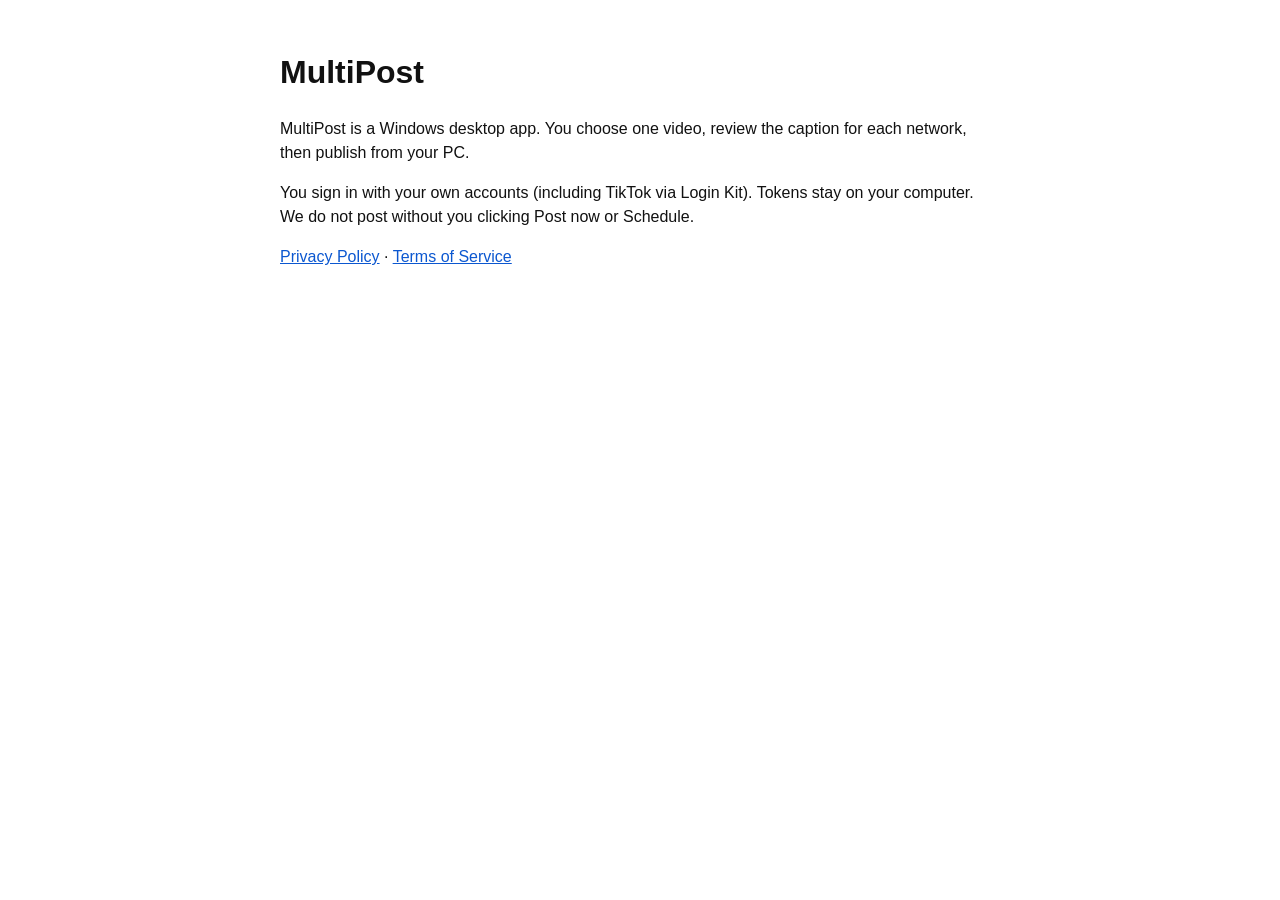
==== index.html @ 4218628d "Serve terms and privacy as files so TikTok URL checks are not redirected. Co-authored-by: Cursor <cu" ====
<!DOCTYPE html>
<html lang="en">
<head>
  <meta charset="utf-8">
  <meta name="viewport" content="width=device-width, initial-scale=1">
  <title>MultiPost</title>
  <style>
    body { font-family: Segoe UI, sans-serif; max-width: 720px; margin: 48px auto; padding: 0 20px; color: #111; line-height: 1.5; }
    a { color: #0b57d0; }
  </style>
</head>
<body>
  <h1>MultiPost</h1>
  <p>MultiPost is a Windows desktop app. You choose one video, review the caption for each network, then publish from your PC.</p>
  <p>You sign in with your own accounts (including TikTok via Login Kit). Tokens stay on your computer. We do not post without you clicking Post now or Schedule.</p>
  <p><a href="privacy.html">Privacy Policy</a> · <a href="terms.html">Terms of Service</a></p>
</body>
</html>
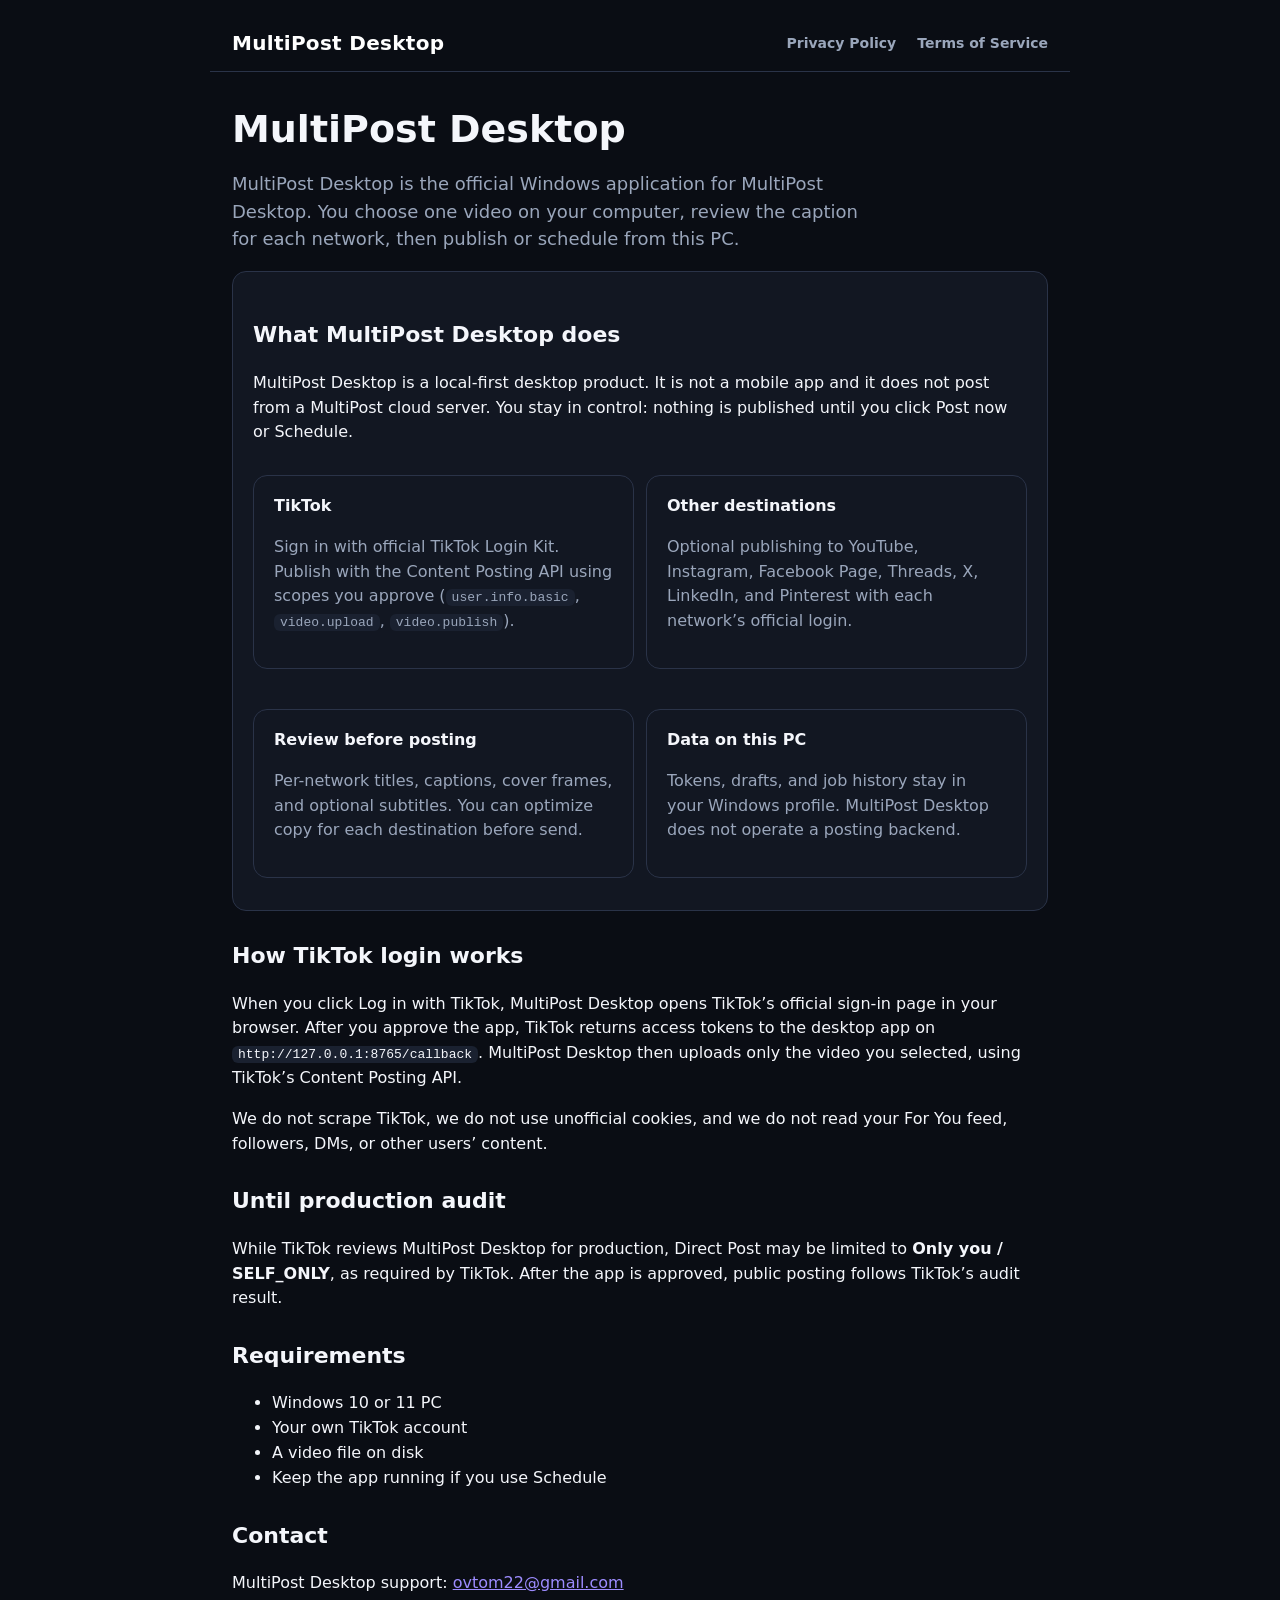
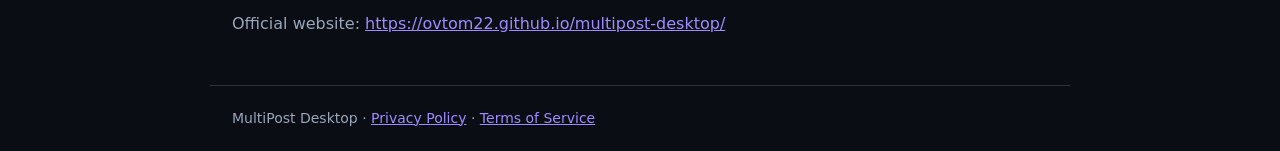
==== commit bd97c28d: "Match TikTok audit: MultiPost Desktop title and legal URL paths. Co-authored-by: Cursor <cursoragent" ====
--- a/index.html
+++ b/index.html
@@ -3,16 +3,66 @@
 <head>
   <meta charset="utf-8">
   <meta name="viewport" content="width=device-width, initial-scale=1">
-  <title>MultiPost</title>
-  <style>
-    body { font-family: Segoe UI, sans-serif; max-width: 720px; margin: 48px auto; padding: 0 20px; color: #111; line-height: 1.5; }
-    a { color: #0b57d0; }
-  </style>
+  <title>MultiPost Desktop</title>
+  <meta name="description" content="MultiPost Desktop is a Windows app that publishes one video to TikTok and other networks from your PC.">
+  <link rel="stylesheet" href="style.css">
 </head>
 <body>
-  <h1>MultiPost</h1>
-  <p>MultiPost is a Windows desktop app. You choose one video, review the caption for each network, then publish from your PC.</p>
-  <p>You sign in with your own accounts (including TikTok via Login Kit). Tokens stay on your computer. We do not post without you clicking Post now or Schedule.</p>
-  <p><a href="privacy.html">Privacy Policy</a> · <a href="terms.html">Terms of Service</a></p>
+  <header>
+    <a class="brand" href="index.html">MultiPost Desktop</a>
+    <nav>
+      <a href="privacy_policy/">Privacy Policy</a>
+      <a href="terms_of_service/">Terms of Service</a>
+    </nav>
+  </header>
+  <main>
+    <h1>MultiPost Desktop</h1>
+    <p class="lead">MultiPost Desktop is the official Windows application for MultiPost Desktop. You choose one video on your computer, review the caption for each network, then publish or schedule from this PC.</p>
+
+    <div class="card">
+      <h2>What MultiPost Desktop does</h2>
+      <p>MultiPost Desktop is a local-first desktop product. It is not a mobile app and it does not post from a MultiPost cloud server. You stay in control: nothing is published until you click Post now or Schedule.</p>
+      <div class="grid">
+        <div class="card">
+          <strong>TikTok</strong>
+          <p class="muted">Sign in with official TikTok Login Kit. Publish with the Content Posting API using scopes you approve (<code>user.info.basic</code>, <code>video.upload</code>, <code>video.publish</code>).</p>
+        </div>
+        <div class="card">
+          <strong>Other destinations</strong>
+          <p class="muted">Optional publishing to YouTube, Instagram, Facebook Page, Threads, X, LinkedIn, and Pinterest with each network’s official login.</p>
+        </div>
+        <div class="card">
+          <strong>Review before posting</strong>
+          <p class="muted">Per-network titles, captions, cover frames, and optional subtitles. You can optimize copy for each destination before send.</p>
+        </div>
+        <div class="card">
+          <strong>Data on this PC</strong>
+          <p class="muted">Tokens, drafts, and job history stay in your Windows profile. MultiPost Desktop does not operate a posting backend.</p>
+        </div>
+      </div>
+    </div>
+
+    <h2>How TikTok login works</h2>
+    <p>When you click Log in with TikTok, MultiPost Desktop opens TikTok’s official sign-in page in your browser. After you approve the app, TikTok returns access tokens to the desktop app on <code>http://127.0.0.1:8765/callback</code>. MultiPost Desktop then uploads only the video you selected, using TikTok’s Content Posting API.</p>
+    <p>We do not scrape TikTok, we do not use unofficial cookies, and we do not read your For You feed, followers, DMs, or other users’ content.</p>
+
+    <h2>Until production audit</h2>
+    <p>While TikTok reviews MultiPost Desktop for production, Direct Post may be limited to <strong>Only you / SELF_ONLY</strong>, as required by TikTok. After the app is approved, public posting follows TikTok’s audit result.</p>
+
+    <h2>Requirements</h2>
+    <ul>
+      <li>Windows 10 or 11 PC</li>
+      <li>Your own TikTok account</li>
+      <li>A video file on disk</li>
+      <li>Keep the app running if you use Schedule</li>
+    </ul>
+
+    <h2>Contact</h2>
+    <p>MultiPost Desktop support: <a href="mailto:ovtom22@gmail.com">ovtom22@gmail.com</a></p>
+    <p class="muted">Official website: <a href="https://ovtom22.github.io/multipost-desktop/">https://ovtom22.github.io/multipost-desktop/</a></p>
+  </main>
+  <footer>
+    MultiPost Desktop · <a href="privacy_policy/">Privacy Policy</a> · <a href="terms_of_service/">Terms of Service</a>
+  </footer>
 </body>
 </html>
--- a/style.css
+++ b/style.css
@@ -0,0 +1,25 @@
+:root {
+  --bg: #0a0d14;
+  --card: #121722;
+  --line: #2a3348;
+  --text: #f4f6fb;
+  --muted: #9aa6bb;
+  --accent: #7c5cfc;
+}
+* { box-sizing: border-box; }
+html, body { margin: 0; padding: 0; background: var(--bg); color: var(--text); font-family: "Segoe UI", system-ui, sans-serif; line-height: 1.55; }
+a { color: #9d8cff; }
+header, main, footer { max-width: 860px; margin: 0 auto; padding: 0 22px; }
+header { display: flex; align-items: center; justify-content: space-between; padding-top: 28px; padding-bottom: 12px; border-bottom: 1px solid var(--line); }
+.brand { font-weight: 800; font-size: 20px; letter-spacing: 0.3px; color: #fff; text-decoration: none; }
+nav a { margin-left: 16px; text-decoration: none; color: var(--muted); font-weight: 600; font-size: 14px; }
+nav a:hover { color: #fff; }
+h1 { font-size: 38px; line-height: 1.15; margin: 36px 0 12px; }
+h2 { font-size: 22px; margin-top: 28px; }
+.lead { color: var(--muted); font-size: 18px; max-width: 640px; }
+.card { background: var(--card); border: 1px solid var(--line); border-radius: 14px; padding: 18px 20px; margin: 14px 0; }
+.grid { display: grid; grid-template-columns: 1fr 1fr; gap: 12px; }
+@media (max-width: 700px) { .grid { grid-template-columns: 1fr; } h1 { font-size: 30px; } }
+.muted { color: var(--muted); }
+footer { border-top: 1px solid var(--line); margin-top: 48px; padding: 22px; color: var(--muted); font-size: 14px; }
+code { background: #1a2130; padding: 1px 6px; border-radius: 6px; }
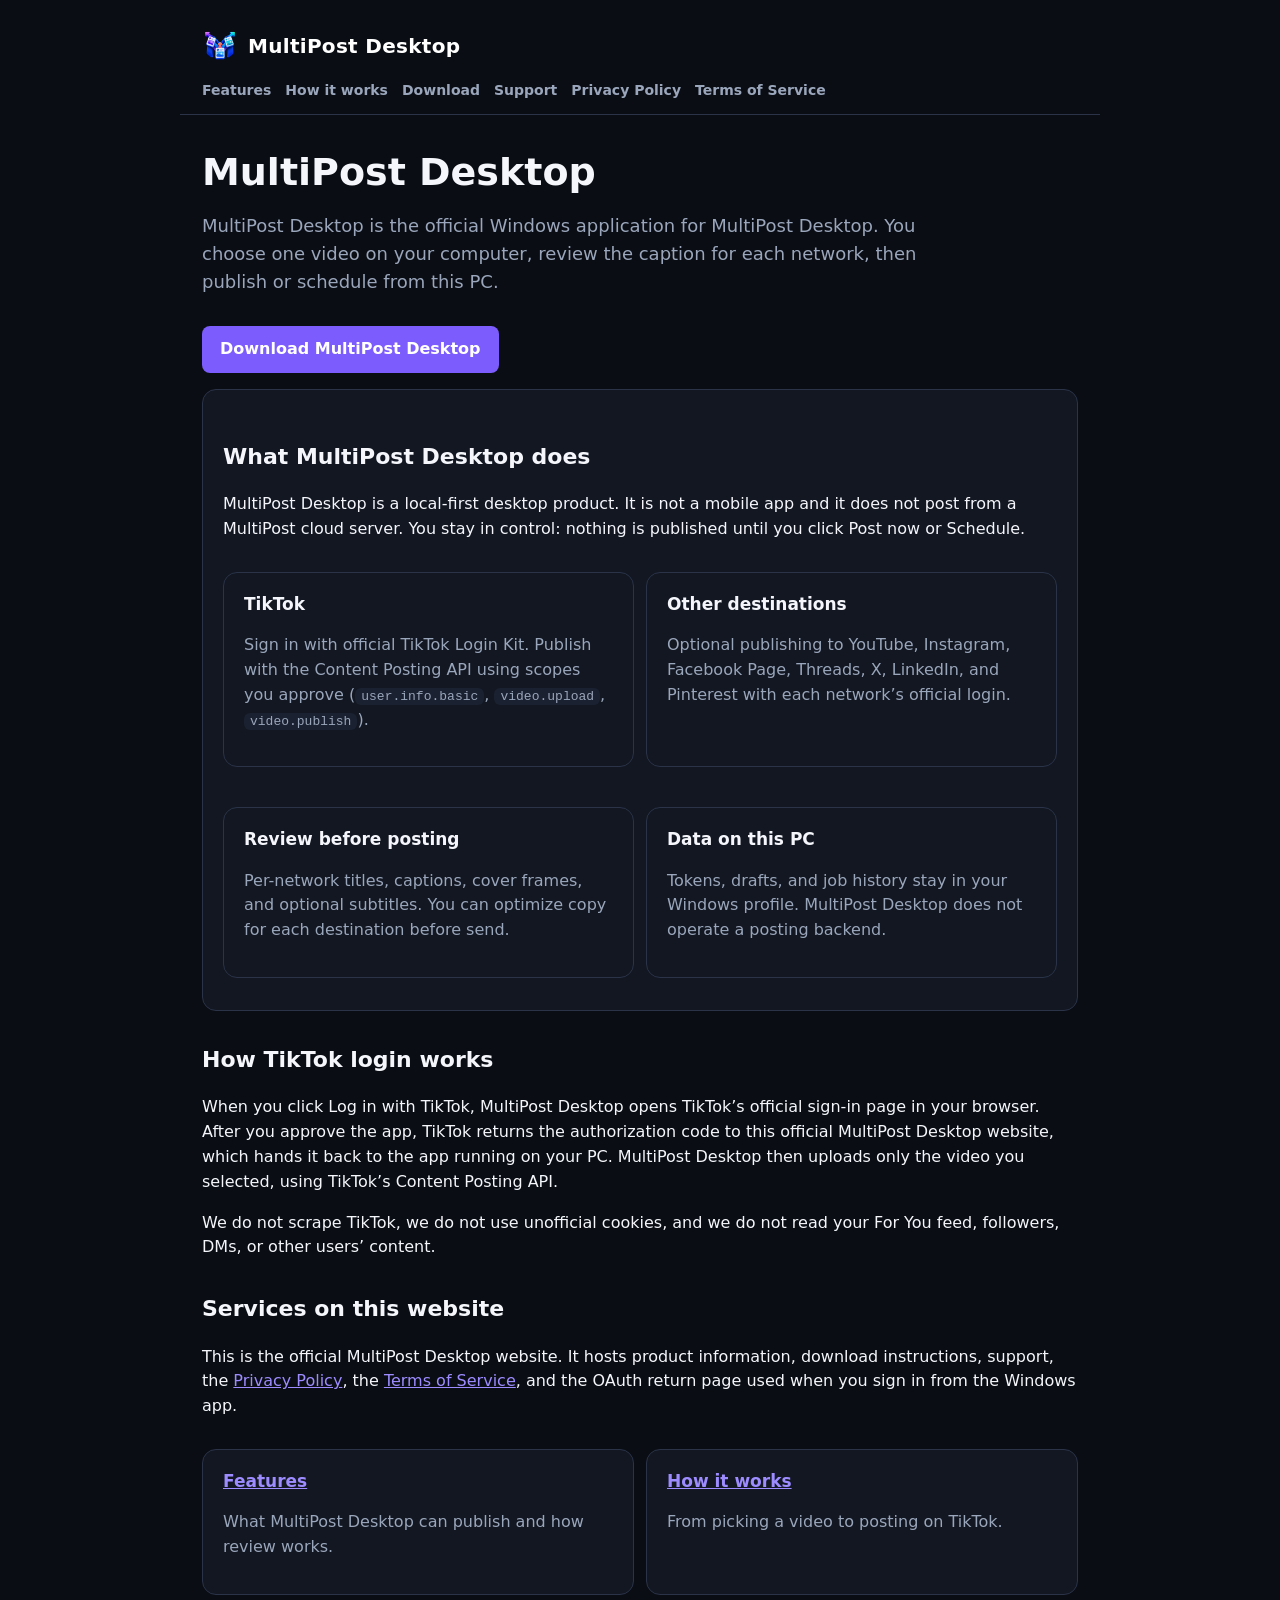
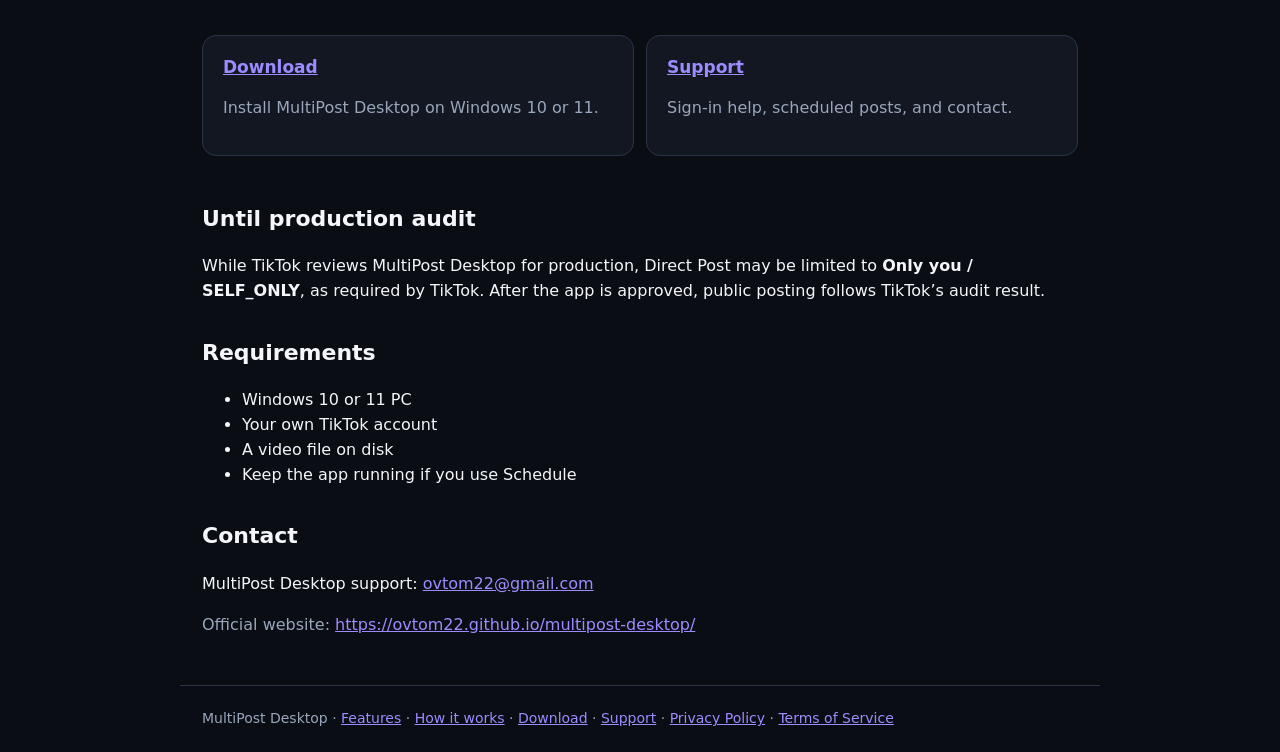
==== commit 0ceedaae: "Expand the MultiPost Desktop site for TikTok production review. Reviewers rejected a single landing " ====
--- a/index.html
+++ b/index.html
@@ -4,47 +4,63 @@
   <meta charset="utf-8">
   <meta name="viewport" content="width=device-width, initial-scale=1">
   <title>MultiPost Desktop</title>
-  <meta name="description" content="MultiPost Desktop is a Windows app that publishes one video to TikTok and other networks from your PC.">
+  <meta name="application-name" content="MultiPost Desktop">
+  <meta name="description" content="MultiPost Desktop is the official Windows application for MultiPost Desktop. Review one video, then publish to TikTok and other networks from your PC.">
+  <link rel="icon" href="icon.png" type="image/png">
   <link rel="stylesheet" href="style.css">
 </head>
 <body>
   <header>
-    <a class="brand" href="index.html">MultiPost Desktop</a>
+    <a class="brand" href="index.html"><img src="icon.png" alt="">MultiPost Desktop</a>
     <nav>
-      <a href="privacy_policy/">Privacy Policy</a>
-      <a href="terms_of_service/">Terms of Service</a>
+      <a href="features.html">Features</a>
+      <a href="how-it-works.html">How it works</a>
+      <a href="download.html">Download</a>
+      <a href="support.html">Support</a>
+      <a href="privacy-policy/">Privacy Policy</a>
+      <a href="terms-of-service/">Terms of Service</a>
     </nav>
   </header>
   <main>
     <h1>MultiPost Desktop</h1>
     <p class="lead">MultiPost Desktop is the official Windows application for MultiPost Desktop. You choose one video on your computer, review the caption for each network, then publish or schedule from this PC.</p>
+    <p><a class="button" href="download.html">Download MultiPost Desktop</a></p>
 
     <div class="card">
       <h2>What MultiPost Desktop does</h2>
       <p>MultiPost Desktop is a local-first desktop product. It is not a mobile app and it does not post from a MultiPost cloud server. You stay in control: nothing is published until you click Post now or Schedule.</p>
       <div class="grid">
         <div class="card">
-          <strong>TikTok</strong>
+          <h3>TikTok</h3>
           <p class="muted">Sign in with official TikTok Login Kit. Publish with the Content Posting API using scopes you approve (<code>user.info.basic</code>, <code>video.upload</code>, <code>video.publish</code>).</p>
         </div>
         <div class="card">
-          <strong>Other destinations</strong>
+          <h3>Other destinations</h3>
           <p class="muted">Optional publishing to YouTube, Instagram, Facebook Page, Threads, X, LinkedIn, and Pinterest with each network’s official login.</p>
         </div>
         <div class="card">
-          <strong>Review before posting</strong>
+          <h3>Review before posting</h3>
           <p class="muted">Per-network titles, captions, cover frames, and optional subtitles. You can optimize copy for each destination before send.</p>
         </div>
         <div class="card">
-          <strong>Data on this PC</strong>
+          <h3>Data on this PC</h3>
           <p class="muted">Tokens, drafts, and job history stay in your Windows profile. MultiPost Desktop does not operate a posting backend.</p>
         </div>
       </div>
     </div>
 
     <h2>How TikTok login works</h2>
-    <p>When you click Log in with TikTok, MultiPost Desktop opens TikTok’s official sign-in page in your browser. After you approve the app, TikTok returns access tokens to the desktop app on <code>http://127.0.0.1:8765/callback</code>. MultiPost Desktop then uploads only the video you selected, using TikTok’s Content Posting API.</p>
+    <p>When you click Log in with TikTok, MultiPost Desktop opens TikTok’s official sign-in page in your browser. After you approve the app, TikTok returns the authorization code to this official MultiPost Desktop website, which hands it back to the app running on your PC. MultiPost Desktop then uploads only the video you selected, using TikTok’s Content Posting API.</p>
     <p>We do not scrape TikTok, we do not use unofficial cookies, and we do not read your For You feed, followers, DMs, or other users’ content.</p>
+
+    <h2>Services on this website</h2>
+    <p>This is the official MultiPost Desktop website. It hosts product information, download instructions, support, the <a href="privacy-policy/">Privacy Policy</a>, the <a href="terms-of-service/">Terms of Service</a>, and the OAuth return page used when you sign in from the Windows app.</p>
+    <div class="grid">
+      <div class="card"><h3><a href="features.html">Features</a></h3><p class="muted">What MultiPost Desktop can publish and how review works.</p></div>
+      <div class="card"><h3><a href="how-it-works.html">How it works</a></h3><p class="muted">From picking a video to posting on TikTok.</p></div>
+      <div class="card"><h3><a href="download.html">Download</a></h3><p class="muted">Install MultiPost Desktop on Windows 10 or 11.</p></div>
+      <div class="card"><h3><a href="support.html">Support</a></h3><p class="muted">Sign-in help, scheduled posts, and contact.</p></div>
+    </div>
 
     <h2>Until production audit</h2>
     <p>While TikTok reviews MultiPost Desktop for production, Direct Post may be limited to <strong>Only you / SELF_ONLY</strong>, as required by TikTok. After the app is approved, public posting follows TikTok’s audit result.</p>
@@ -62,7 +78,7 @@
     <p class="muted">Official website: <a href="https://ovtom22.github.io/multipost-desktop/">https://ovtom22.github.io/multipost-desktop/</a></p>
   </main>
   <footer>
-    MultiPost Desktop · <a href="privacy_policy/">Privacy Policy</a> · <a href="terms_of_service/">Terms of Service</a>
+    MultiPost Desktop · <a href="features.html">Features</a> · <a href="how-it-works.html">How it works</a> · <a href="download.html">Download</a> · <a href="support.html">Support</a> · <a href="privacy-policy/">Privacy Policy</a> · <a href="terms-of-service/">Terms of Service</a>
   </footer>
 </body>
 </html>
--- a/style.css
+++ b/style.css
@@ -9,17 +9,39 @@
 * { box-sizing: border-box; }
 html, body { margin: 0; padding: 0; background: var(--bg); color: var(--text); font-family: "Segoe UI", system-ui, sans-serif; line-height: 1.55; }
 a { color: #9d8cff; }
-header, main, footer { max-width: 860px; margin: 0 auto; padding: 0 22px; }
-header { display: flex; align-items: center; justify-content: space-between; padding-top: 28px; padding-bottom: 12px; border-bottom: 1px solid var(--line); }
-.brand { font-weight: 800; font-size: 20px; letter-spacing: 0.3px; color: #fff; text-decoration: none; }
-nav a { margin-left: 16px; text-decoration: none; color: var(--muted); font-weight: 600; font-size: 14px; }
+header, main, footer { max-width: 920px; margin: 0 auto; padding: 0 22px; }
+header { display: flex; align-items: center; justify-content: space-between; gap: 16px; flex-wrap: wrap; padding-top: 28px; padding-bottom: 12px; border-bottom: 1px solid var(--line); }
+.brand { display: flex; align-items: center; gap: 10px; font-weight: 800; font-size: 20px; letter-spacing: 0.3px; color: #fff; text-decoration: none; }
+.brand img { width: 36px; height: 36px; border-radius: 8px; }
+nav { display: flex; flex-wrap: wrap; gap: 8px 14px; }
+nav a { text-decoration: none; color: var(--muted); font-weight: 600; font-size: 14px; }
 nav a:hover { color: #fff; }
 h1 { font-size: 38px; line-height: 1.15; margin: 36px 0 12px; }
-h2 { font-size: 22px; margin-top: 28px; }
-.lead { color: var(--muted); font-size: 18px; max-width: 640px; }
+h2 { font-size: 22px; margin-top: 32px; }
+h3 { font-size: 17px; margin: 0 0 8px; }
+.lead { color: var(--muted); font-size: 18px; max-width: 720px; }
 .card { background: var(--card); border: 1px solid var(--line); border-radius: 14px; padding: 18px 20px; margin: 14px 0; }
 .grid { display: grid; grid-template-columns: 1fr 1fr; gap: 12px; }
-@media (max-width: 700px) { .grid { grid-template-columns: 1fr; } h1 { font-size: 30px; } }
+.steps { counter-reset: step; }
+.steps .card { position: relative; padding-left: 56px; }
+.steps .card::before {
+  counter-increment: step;
+  content: counter(step);
+  position: absolute; left: 16px; top: 16px;
+  width: 28px; height: 28px; border-radius: 50%;
+  background: var(--accent); color: #fff; font-weight: 700;
+  display: grid; place-items: center; font-size: 14px;
+}
+.button {
+  display: inline-block; margin-top: 12px; padding: 11px 18px;
+  background: var(--accent); color: #fff; text-decoration: none;
+  border-radius: 8px; font-weight: 700;
+}
+.button:hover { filter: brightness(1.08); }
 .muted { color: var(--muted); }
 footer { border-top: 1px solid var(--line); margin-top: 48px; padding: 22px; color: var(--muted); font-size: 14px; }
 code { background: #1a2130; padding: 1px 6px; border-radius: 6px; }
+@media (max-width: 700px) {
+  .grid { grid-template-columns: 1fr; }
+  h1 { font-size: 30px; }
+}
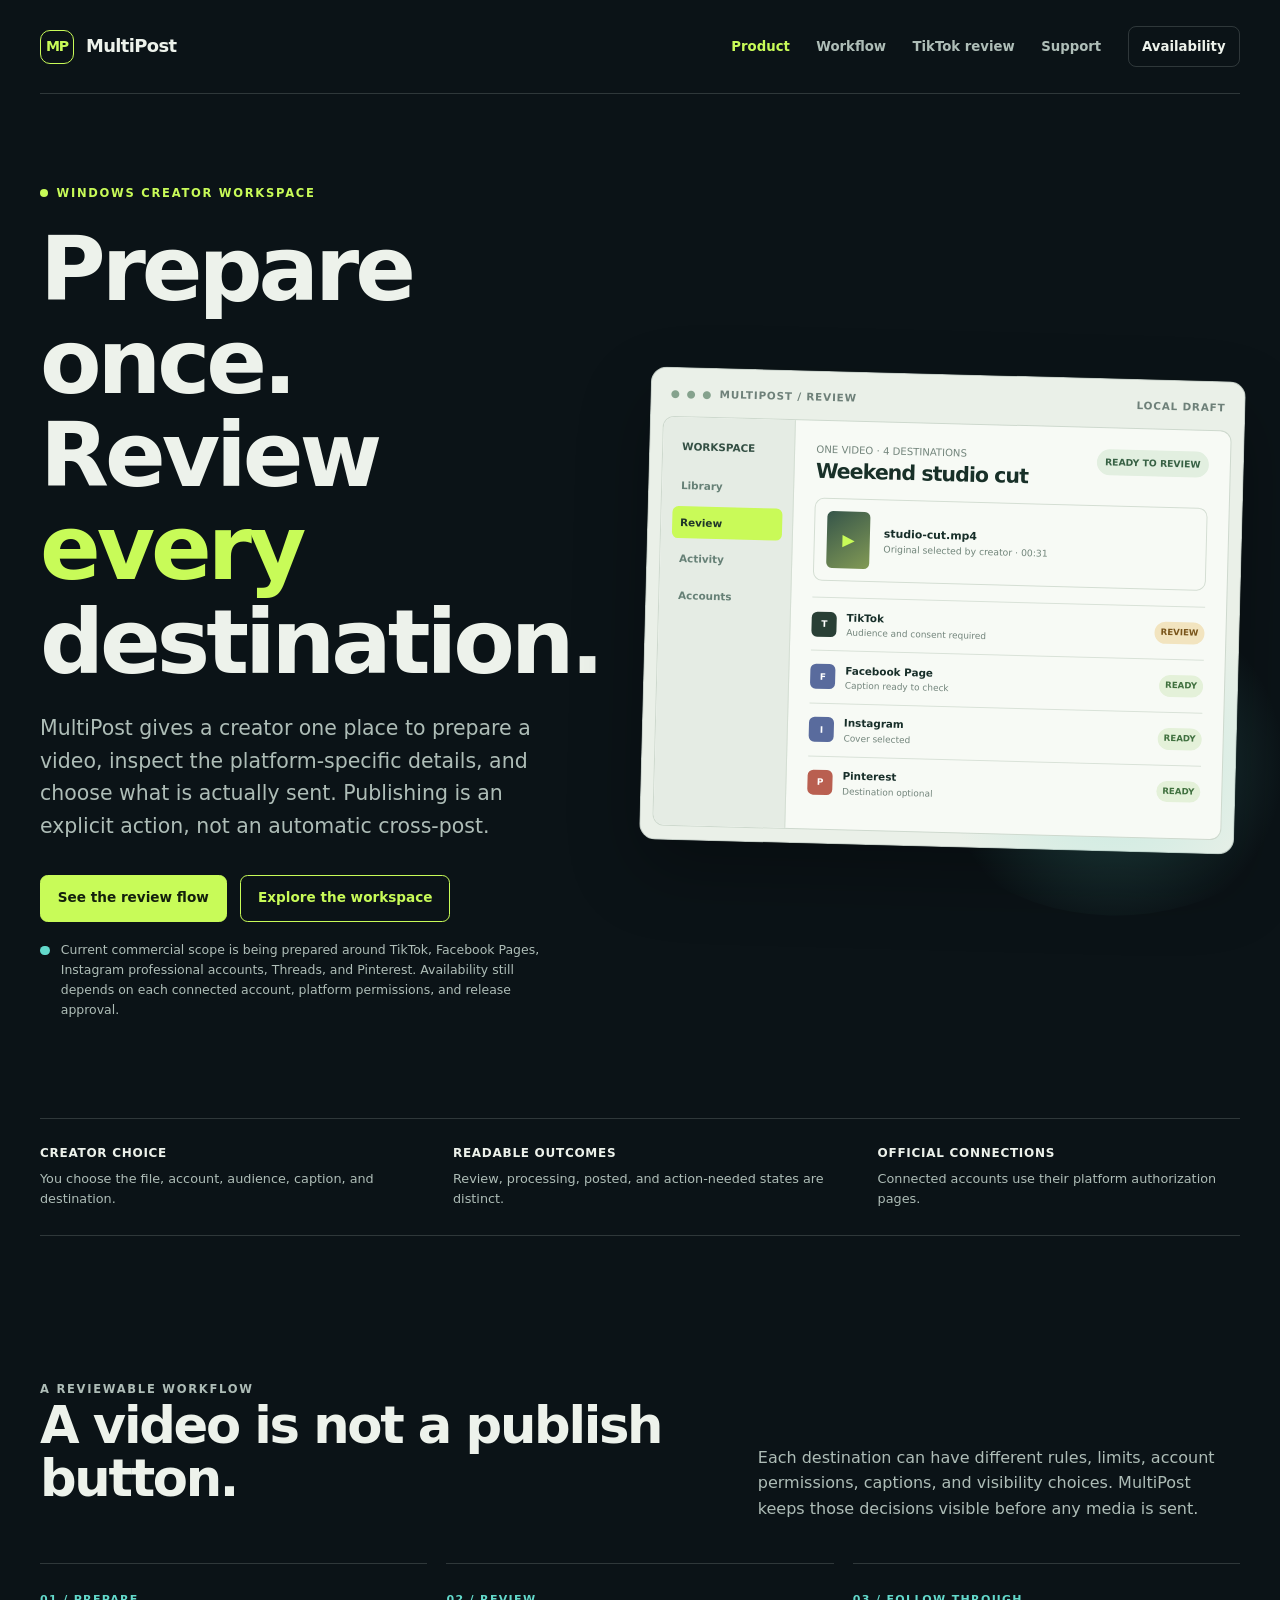
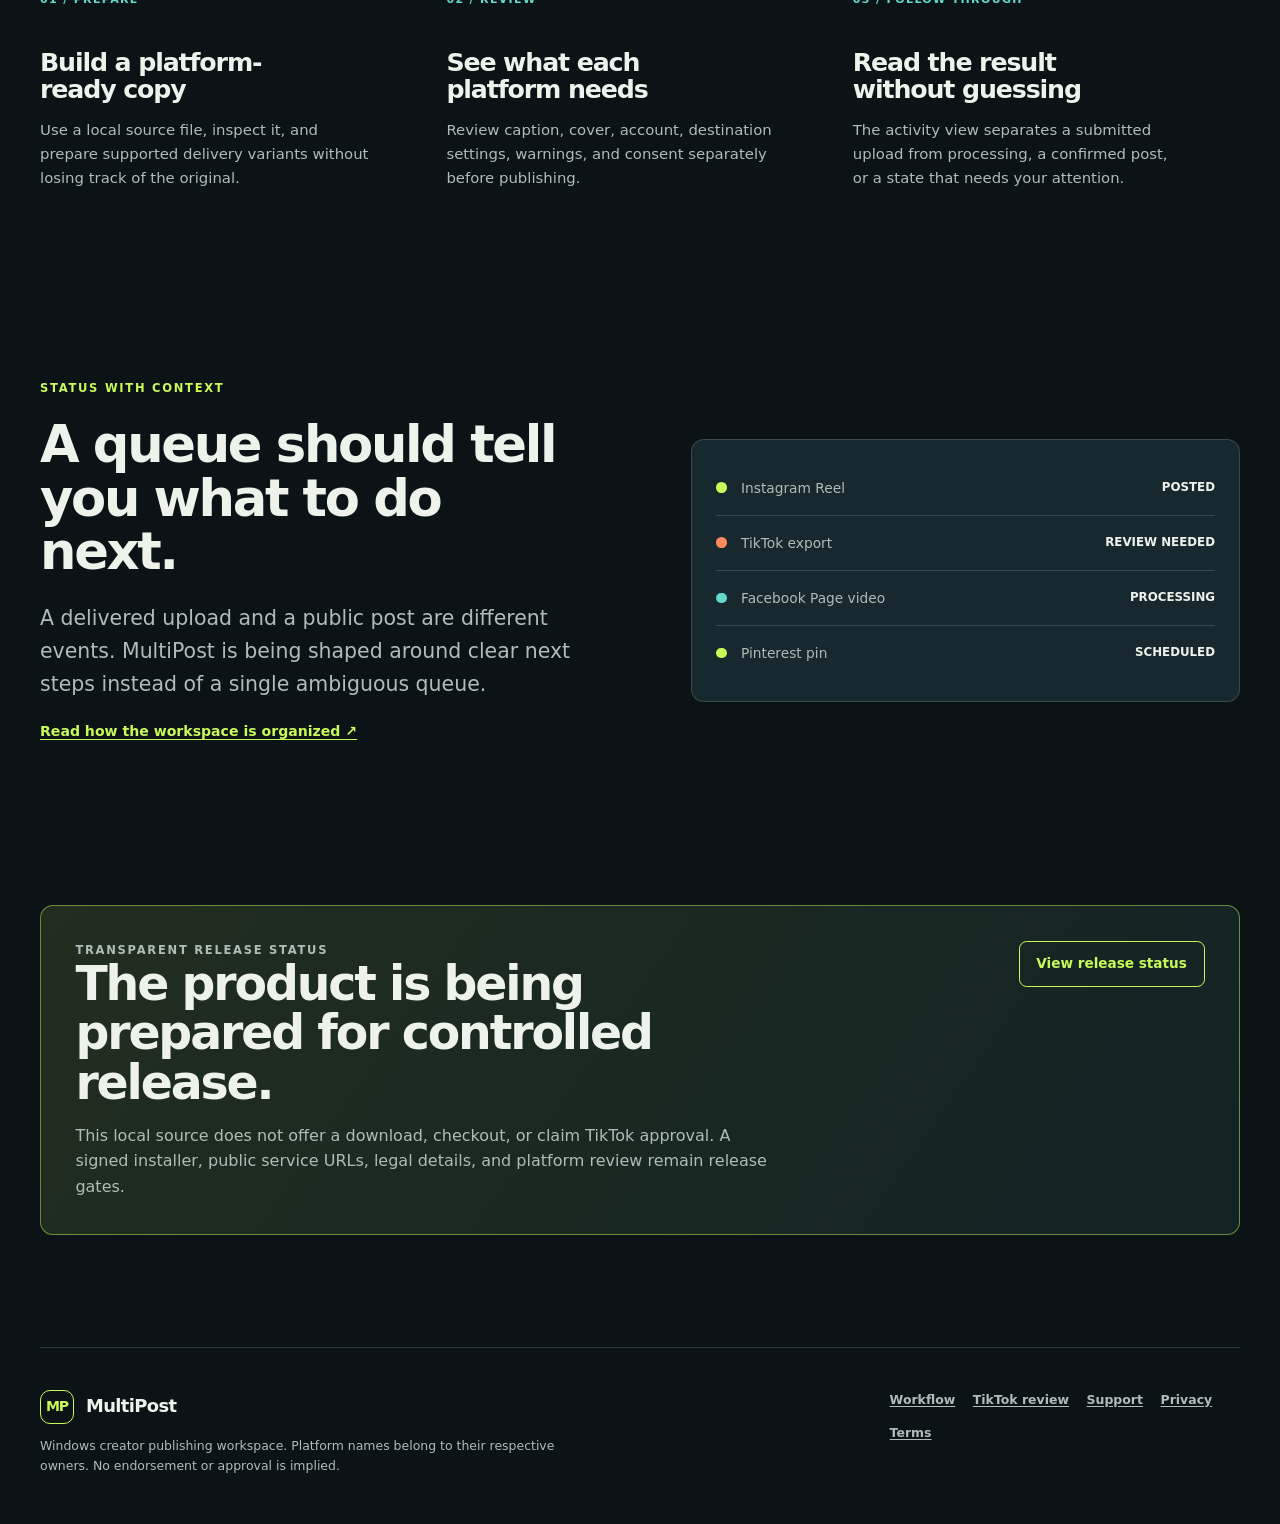
==== commit 4871a02e: "Prepare MultiPost staging site for custom domain" ====
--- a/index.html
+++ b/index.html
@@ -1,84 +1,118 @@
-<!DOCTYPE html>
+<!doctype html>
 <html lang="en">
 <head>
   <meta charset="utf-8">
   <meta name="viewport" content="width=device-width, initial-scale=1">
-  <title>MultiPost Desktop</title>
-  <meta name="application-name" content="MultiPost Desktop">
-  <meta name="description" content="MultiPost Desktop is the official Windows application for MultiPost Desktop. Review one video, then publish to TikTok and other networks from your PC.">
-  <link rel="icon" href="icon.png" type="image/png">
+  <meta name="robots" content="noindex, nofollow">
+  <meta name="application-name" content="MultiPost">
+  <meta name="description" content="MultiPost is a Windows workspace for reviewing creator-owned videos before publishing them to connected social platforms.">
+  <title>MultiPost | Creator-controlled publishing</title>
   <link rel="stylesheet" href="style.css">
 </head>
 <body>
-  <header>
-    <a class="brand" href="index.html"><img src="icon.png" alt="">MultiPost Desktop</a>
-    <nav>
-      <a href="features.html">Features</a>
-      <a href="how-it-works.html">How it works</a>
-      <a href="download.html">Download</a>
-      <a href="support.html">Support</a>
-      <a href="privacy-policy/">Privacy Policy</a>
-      <a href="terms-of-service/">Terms of Service</a>
-    </nav>
-  </header>
-  <main>
-    <h1>MultiPost Desktop</h1>
-    <p class="lead">MultiPost Desktop is the official Windows application for MultiPost Desktop. You choose one video on your computer, review the caption for each network, then publish or schedule from this PC.</p>
-    <p><a class="button" href="download.html">Download MultiPost Desktop</a></p>
+  <a class="skip-link" href="#main">Skip to content</a>
+  <div class="page">
+    <div class="shell">
+      <header class="site-header">
+        <a class="brand" href="index.html" aria-label="MultiPost home"><span class="brand-mark" aria-hidden="true">MP</span>MultiPost</a>
+        <nav aria-label="Main navigation">
+          <a aria-current="page" href="index.html">Product</a>
+          <a href="features.html">Workflow</a>
+          <a href="how-it-works.html">TikTok review</a>
+          <a href="support.html">Support</a>
+          <a class="nav-cta" href="download.html">Availability</a>
+        </nav>
+      </header>
 
-    <div class="card">
-      <h2>What MultiPost Desktop does</h2>
-      <p>MultiPost Desktop is a local-first desktop product. It is not a mobile app and it does not post from a MultiPost cloud server. You stay in control: nothing is published until you click Post now or Schedule.</p>
-      <div class="grid">
-        <div class="card">
-          <h3>TikTok</h3>
-          <p class="muted">Sign in with official TikTok Login Kit. Publish with the Content Posting API using scopes you approve (<code>user.info.basic</code>, <code>video.upload</code>, <code>video.publish</code>).</p>
-        </div>
-        <div class="card">
-          <h3>Other destinations</h3>
-          <p class="muted">Optional publishing to YouTube, Instagram, Facebook Page, Threads, X, LinkedIn, and Pinterest with each network’s official login.</p>
-        </div>
-        <div class="card">
-          <h3>Review before posting</h3>
-          <p class="muted">Per-network titles, captions, cover frames, and optional subtitles. You can optimize copy for each destination before send.</p>
-        </div>
-        <div class="card">
-          <h3>Data on this PC</h3>
-          <p class="muted">Tokens, drafts, and job history stay in your Windows profile. MultiPost Desktop does not operate a posting backend.</p>
-        </div>
-      </div>
+      <main id="main">
+        <section class="hero" aria-labelledby="hero-title">
+          <div class="hero-copy">
+            <p class="eyebrow"><span class="dot"></span>WINDOWS CREATOR WORKSPACE</p>
+            <h1 id="hero-title">Prepare once.<br>Review <em>every</em> destination.</h1>
+            <p class="lede">MultiPost gives a creator one place to prepare a video, inspect the platform-specific details, and choose what is actually sent. Publishing is an explicit action, not an automatic cross-post.</p>
+            <div class="button-row">
+              <a class="button" href="how-it-works.html">See the review flow</a>
+              <a class="button secondary" href="features.html">Explore the workspace</a>
+            </div>
+            <p class="platform-note"><span aria-hidden="true"></span>Current commercial scope is being prepared around TikTok, Facebook Pages, Instagram professional accounts, Threads, and Pinterest. Availability still depends on each connected account, platform permissions, and release approval.</p>
+          </div>
+
+          <div class="workspace" aria-label="Illustration of the MultiPost review workspace">
+            <div class="workspace-top"><span class="traffic" aria-hidden="true">● ● ●</span><span>MULTIPOST / REVIEW</span><span>LOCAL DRAFT</span></div>
+            <div class="workspace-inner">
+              <aside class="rail" aria-label="Illustration navigation">
+                <div class="rail-title">WORKSPACE</div>
+                <a href="#" tabindex="-1">Library</a>
+                <a class="active" href="#" tabindex="-1">Review</a>
+                <a href="#" tabindex="-1">Activity</a>
+                <a href="#" tabindex="-1">Accounts</a>
+              </aside>
+              <div class="canvas">
+                <div class="canvas-heading">
+                  <div><p>ONE VIDEO · 4 DESTINATIONS</p><h3>Weekend studio cut</h3></div>
+                  <span class="draft-pill">READY TO REVIEW</span>
+                </div>
+                <div class="asset-card">
+                  <div class="asset-thumb" aria-hidden="true">▶</div>
+                  <div><strong>studio-cut.mp4</strong><small>Original selected by creator · 00:31</small></div>
+                </div>
+                <div class="destination-row"><span class="network-badge">T</span><div><b>TikTok</b><small>Audience and consent required</small></div><span class="state review">REVIEW</span></div>
+                <div class="destination-row"><span class="network-badge meta">F</span><div><b>Facebook Page</b><small>Caption ready to check</small></div><span class="state">READY</span></div>
+                <div class="destination-row"><span class="network-badge meta">I</span><div><b>Instagram</b><small>Cover selected</small></div><span class="state">READY</span></div>
+                <div class="destination-row"><span class="network-badge pin">P</span><div><b>Pinterest</b><small>Destination optional</small></div><span class="state">READY</span></div>
+              </div>
+            </div>
+          </div>
+        </section>
+
+        <section class="proof-strip" aria-label="Product principles">
+          <div><strong>Creator choice</strong><span>You choose the file, account, audience, caption, and destination.</span></div>
+          <div><strong>Readable outcomes</strong><span>Review, processing, posted, and action-needed states are distinct.</span></div>
+          <div><strong>Official connections</strong><span>Connected accounts use their platform authorization pages.</span></div>
+        </section>
+
+        <section class="block" aria-labelledby="principles-title">
+          <div class="section-heading">
+            <div><p class="eyebrow">A REVIEWABLE WORKFLOW</p><h2 id="principles-title">A video is not a publish button.</h2></div>
+            <p>Each destination can have different rules, limits, account permissions, captions, and visibility choices. MultiPost keeps those decisions visible before any media is sent.</p>
+          </div>
+          <div class="feature-grid">
+            <article class="feature"><span class="feature-number">01 / PREPARE</span><h3>Build a platform-ready copy</h3><p>Use a local source file, inspect it, and prepare supported delivery variants without losing track of the original.</p></article>
+            <article class="feature"><span class="feature-number">02 / REVIEW</span><h3>See what each platform needs</h3><p>Review caption, cover, account, destination settings, warnings, and consent separately before publishing.</p></article>
+            <article class="feature"><span class="feature-number">03 / FOLLOW THROUGH</span><h3>Read the result without guessing</h3><p>The activity view separates a submitted upload from processing, a confirmed post, or a state that needs your attention.</p></article>
+          </div>
+        </section>
+
+        <section class="block two-col" aria-labelledby="status-title">
+          <div>
+            <p class="eyebrow">STATUS WITH CONTEXT</p>
+            <h2 id="status-title">A queue should tell you what to do next.</h2>
+            <p class="lede">A delivered upload and a public post are different events. MultiPost is being shaped around clear next steps instead of a single ambiguous queue.</p>
+            <p><a class="text-link" href="features.html">Read how the workspace is organized ↗</a></p>
+          </div>
+          <div class="status-board" aria-label="Illustrative status list">
+            <div class="status-line"><span class="status-dot lime"></span><span>Instagram Reel</span><span class="status-label">POSTED</span></div>
+            <div class="status-line"><span class="status-dot orange"></span><span>TikTok export</span><span class="status-label">REVIEW NEEDED</span></div>
+            <div class="status-line"><span class="status-dot"></span><span>Facebook Page video</span><span class="status-label">PROCESSING</span></div>
+            <div class="status-line"><span class="status-dot lime"></span><span>Pinterest pin</span><span class="status-label">SCHEDULED</span></div>
+          </div>
+        </section>
+
+        <section class="block notice" aria-labelledby="release-title">
+          <div>
+            <p class="eyebrow">TRANSPARENT RELEASE STATUS</p>
+            <h2 id="release-title">The product is being prepared for controlled release.</h2>
+            <p>This local source does not offer a download, checkout, or claim TikTok approval. A signed installer, public service URLs, legal details, and platform review remain release gates.</p>
+          </div>
+          <a class="button secondary" href="download.html">View release status</a>
+        </section>
+      </main>
+
+      <footer class="site-footer">
+        <div><a class="brand" href="index.html"><span class="brand-mark" aria-hidden="true">MP</span>MultiPost</a><p>Windows creator publishing workspace. Platform names belong to their respective owners. No endorsement or approval is implied.</p></div>
+        <div class="footer-links"><a href="features.html">Workflow</a><a href="how-it-works.html">TikTok review</a><a href="support.html">Support</a><a href="privacy-policy/">Privacy</a><a href="terms-of-service/">Terms</a></div>
+      </footer>
     </div>
-
-    <h2>How TikTok login works</h2>
-    <p>When you click Log in with TikTok, MultiPost Desktop opens TikTok’s official sign-in page in your browser. After you approve the app, TikTok returns the authorization code to this official MultiPost Desktop website, which hands it back to the app running on your PC. MultiPost Desktop then uploads only the video you selected, using TikTok’s Content Posting API.</p>
-    <p>We do not scrape TikTok, we do not use unofficial cookies, and we do not read your For You feed, followers, DMs, or other users’ content.</p>
-
-    <h2>Services on this website</h2>
-    <p>This is the official MultiPost Desktop website. It hosts product information, download instructions, support, the <a href="privacy-policy/">Privacy Policy</a>, the <a href="terms-of-service/">Terms of Service</a>, and the OAuth return page used when you sign in from the Windows app.</p>
-    <div class="grid">
-      <div class="card"><h3><a href="features.html">Features</a></h3><p class="muted">What MultiPost Desktop can publish and how review works.</p></div>
-      <div class="card"><h3><a href="how-it-works.html">How it works</a></h3><p class="muted">From picking a video to posting on TikTok.</p></div>
-      <div class="card"><h3><a href="download.html">Download</a></h3><p class="muted">Install MultiPost Desktop on Windows 10 or 11.</p></div>
-      <div class="card"><h3><a href="support.html">Support</a></h3><p class="muted">Sign-in help, scheduled posts, and contact.</p></div>
-    </div>
-
-    <h2>Until production audit</h2>
-    <p>While TikTok reviews MultiPost Desktop for production, Direct Post may be limited to <strong>Only you / SELF_ONLY</strong>, as required by TikTok. After the app is approved, public posting follows TikTok’s audit result.</p>
-
-    <h2>Requirements</h2>
-    <ul>
-      <li>Windows 10 or 11 PC</li>
-      <li>Your own TikTok account</li>
-      <li>A video file on disk</li>
-      <li>Keep the app running if you use Schedule</li>
-    </ul>
-
-    <h2>Contact</h2>
-    <p>MultiPost Desktop support: <a href="mailto:ovtom22@gmail.com">ovtom22@gmail.com</a></p>
-    <p class="muted">Official website: <a href="https://ovtom22.github.io/multipost-desktop/">https://ovtom22.github.io/multipost-desktop/</a></p>
-  </main>
-  <footer>
-    MultiPost Desktop · <a href="features.html">Features</a> · <a href="how-it-works.html">How it works</a> · <a href="download.html">Download</a> · <a href="support.html">Support</a> · <a href="privacy-policy/">Privacy Policy</a> · <a href="terms-of-service/">Terms of Service</a>
-  </footer>
+  </div>
 </body>
 </html>
--- a/style.css
+++ b/style.css
@@ -1,47 +1,399 @@
 :root {
-  --bg: #0a0d14;
-  --card: #121722;
-  --line: #2a3348;
-  --text: #f4f6fb;
-  --muted: #9aa6bb;
-  --accent: #7c5cfc;
-}
+  --ink: #0b1317;
+  --ink-soft: #132128;
+  --panel: #17282e;
+  --panel-soft: #1d323a;
+  --paper: #edf2eb;
+  --muted: #aebdb7;
+  --muted-dark: #587069;
+  --line: rgba(235, 246, 239, .16);
+  --line-dark: rgba(15, 46, 39, .16);
+  --lime: #c8fb58;
+  --teal: #63d9cb;
+  --orange: #ff8a5c;
+  --danger: #ffaaa1;
+  --shadow: 0 30px 70px rgba(0, 0, 0, .28);
+}
+
 * { box-sizing: border-box; }
-html, body { margin: 0; padding: 0; background: var(--bg); color: var(--text); font-family: "Segoe UI", system-ui, sans-serif; line-height: 1.55; }
-a { color: #9d8cff; }
-header, main, footer { max-width: 920px; margin: 0 auto; padding: 0 22px; }
-header { display: flex; align-items: center; justify-content: space-between; gap: 16px; flex-wrap: wrap; padding-top: 28px; padding-bottom: 12px; border-bottom: 1px solid var(--line); }
-.brand { display: flex; align-items: center; gap: 10px; font-weight: 800; font-size: 20px; letter-spacing: 0.3px; color: #fff; text-decoration: none; }
-.brand img { width: 36px; height: 36px; border-radius: 8px; }
-nav { display: flex; flex-wrap: wrap; gap: 8px 14px; }
-nav a { text-decoration: none; color: var(--muted); font-weight: 600; font-size: 14px; }
-nav a:hover { color: #fff; }
-h1 { font-size: 38px; line-height: 1.15; margin: 36px 0 12px; }
-h2 { font-size: 22px; margin-top: 32px; }
-h3 { font-size: 17px; margin: 0 0 8px; }
-.lead { color: var(--muted); font-size: 18px; max-width: 720px; }
-.card { background: var(--card); border: 1px solid var(--line); border-radius: 14px; padding: 18px 20px; margin: 14px 0; }
-.grid { display: grid; grid-template-columns: 1fr 1fr; gap: 12px; }
-.steps { counter-reset: step; }
-.steps .card { position: relative; padding-left: 56px; }
-.steps .card::before {
-  counter-increment: step;
-  content: counter(step);
-  position: absolute; left: 16px; top: 16px;
-  width: 28px; height: 28px; border-radius: 50%;
-  background: var(--accent); color: #fff; font-weight: 700;
-  display: grid; place-items: center; font-size: 14px;
-}
+html { scroll-behavior: smooth; }
+body {
+  margin: 0;
+  min-width: 320px;
+  background: var(--ink);
+  color: var(--paper);
+  font: 16px/1.6 Inter, ui-sans-serif, system-ui, -apple-system, BlinkMacSystemFont, "Segoe UI", sans-serif;
+}
+a { color: inherit; text-underline-offset: .18em; }
+a:focus-visible, summary:focus-visible { outline: 3px solid var(--lime); outline-offset: 5px; }
+img { max-width: 100%; }
+p { margin: 0 0 1.1rem; }
+h1, h2, h3, h4 { margin: 0 0 1rem; letter-spacing: -.045em; line-height: 1.04; }
+h1 { font-size: clamp(2.85rem, 7vw, 6.45rem); }
+h2 { font-size: clamp(2rem, 4vw, 4.1rem); }
+h3 { font-size: 1.32rem; }
+ul, ol { padding-left: 1.2rem; }
+li { margin-bottom: .6rem; }
+code {
+  padding: .15rem .38rem;
+  border-radius: .35rem;
+  background: rgba(99, 217, 203, .12);
+  color: var(--teal);
+  font-size: .9em;
+}
+
+.skip-link {
+  position: absolute;
+  top: -5rem;
+  left: 1rem;
+  z-index: 10;
+  padding: .75rem 1rem;
+  border-radius: .5rem;
+  background: var(--lime);
+  color: var(--ink);
+  font-weight: 800;
+  text-decoration: none;
+}
+.skip-link:focus { top: 1rem; }
+.page { overflow: hidden; }
+.shell { width: min(1200px, calc(100% - 64px)); margin: 0 auto; }
+
+.site-header {
+  display: flex;
+  align-items: center;
+  justify-content: space-between;
+  gap: 2rem;
+  min-height: 94px;
+  border-bottom: 1px solid var(--line);
+}
+.brand {
+  display: inline-flex;
+  align-items: center;
+  gap: .75rem;
+  color: var(--paper);
+  font-weight: 800;
+  font-size: 1.12rem;
+  letter-spacing: -.035em;
+  text-decoration: none;
+}
+.brand-mark {
+  display: grid;
+  width: 34px;
+  height: 34px;
+  place-items: center;
+  border: 1px solid var(--lime);
+  border-radius: 10px;
+  color: var(--lime);
+  font-size: .88rem;
+  letter-spacing: -.08em;
+}
+nav { display: flex; align-items: center; gap: 1.65rem; flex-wrap: wrap; }
+nav a {
+  color: var(--muted);
+  font-size: .83rem;
+  font-weight: 700;
+  text-decoration: none;
+}
+nav a:hover, nav a[aria-current="page"] { color: var(--lime); }
+.nav-cta {
+  padding: .58rem .84rem;
+  border: 1px solid var(--line);
+  border-radius: .5rem;
+  color: var(--paper);
+}
+
+.eyebrow {
+  margin-bottom: 1.3rem;
+  color: var(--lime);
+  font-size: .72rem;
+  font-weight: 800;
+  letter-spacing: .15em;
+}
+.eyebrow .dot {
+  display: inline-block;
+  width: .48rem;
+  height: .48rem;
+  margin-right: .55rem;
+  border-radius: 99px;
+  background: var(--lime);
+}
+.lede { max-width: 680px; color: var(--muted); font-size: clamp(1.05rem, 1.8vw, 1.28rem); }
+.fine { color: var(--muted); font-size: .78rem; }
+.button-row { display: flex; gap: .85rem; flex-wrap: wrap; margin: 2rem 0 1.15rem; }
 .button {
-  display: inline-block; margin-top: 12px; padding: 11px 18px;
-  background: var(--accent); color: #fff; text-decoration: none;
-  border-radius: 8px; font-weight: 700;
-}
-.button:hover { filter: brightness(1.08); }
-.muted { color: var(--muted); }
-footer { border-top: 1px solid var(--line); margin-top: 48px; padding: 22px; color: var(--muted); font-size: 14px; }
-code { background: #1a2130; padding: 1px 6px; border-radius: 6px; }
-@media (max-width: 700px) {
-  .grid { grid-template-columns: 1fr; }
-  h1 { font-size: 30px; }
-}
+  display: inline-flex;
+  align-items: center;
+  justify-content: center;
+  min-height: 46px;
+  padding: .72rem 1.05rem;
+  border: 1px solid var(--lime);
+  border-radius: .48rem;
+  background: var(--lime);
+  color: #14200d;
+  font-size: .85rem;
+  font-weight: 850;
+  text-decoration: none;
+}
+.button:hover { background: #dcff8a; }
+.button.secondary { background: transparent; color: var(--lime); }
+.button.secondary:hover { background: rgba(200, 251, 88, .09); }
+.text-link { color: var(--lime); font-size: .88rem; font-weight: 800; }
+
+.hero {
+  display: grid;
+  grid-template-columns: minmax(0, .94fr) minmax(420px, 1.06fr);
+  align-items: center;
+  gap: clamp(2.5rem, 6vw, 6.5rem);
+  min-height: 650px;
+  padding: 5.6rem 0 5rem;
+}
+.hero h1 { max-width: 700px; }
+.hero h1 em { color: var(--lime); font-style: normal; }
+.hero-copy .lede { margin-top: 1.45rem; }
+.platform-note {
+  display: flex;
+  align-items: flex-start;
+  gap: .7rem;
+  max-width: 600px;
+  color: var(--muted);
+  font-size: .78rem;
+}
+.platform-note span {
+  flex: none;
+  width: .6rem;
+  height: .6rem;
+  margin-top: .34rem;
+  border-radius: 50%;
+  background: var(--teal);
+}
+
+.workspace {
+  position: relative;
+  padding: .78rem;
+  border: 1px solid rgba(9, 30, 28, .18);
+  border-radius: 1rem;
+  background: #eaf0e8;
+  color: #172e29;
+  box-shadow: var(--shadow);
+  transform: rotate(1.5deg);
+}
+.workspace::after {
+  position: absolute;
+  right: -13%;
+  bottom: -14%;
+  z-index: -1;
+  width: 67%;
+  height: 65%;
+  border-radius: 50%;
+  background: radial-gradient(circle, rgba(99, 217, 203, .28), transparent 68%);
+  content: "";
+}
+.workspace-top {
+  display: flex;
+  align-items: center;
+  gap: .42rem;
+  padding: .3rem .42rem .9rem;
+  color: #6e8079;
+  font-size: .65rem;
+  font-weight: 800;
+  letter-spacing: .08em;
+}
+.traffic { color: #85a28d; letter-spacing: .15em; }
+.workspace-top span:last-child { margin-left: auto; }
+.workspace-inner {
+  display: grid;
+  grid-template-columns: 132px minmax(0, 1fr);
+  overflow: hidden;
+  border: 1px solid #ced9ce;
+  border-radius: .72rem;
+  background: #f7faf5;
+}
+.rail {
+  padding: 1rem .65rem;
+  border-right: 1px solid #d4ded3;
+  background: #e5ece4;
+}
+.rail-title { padding: .3rem .5rem .9rem; color: #345044; font-size: .65rem; font-weight: 850; }
+.rail a {
+  display: block;
+  margin-bottom: .25rem;
+  padding: .5rem;
+  border-radius: .38rem;
+  color: #668076;
+  font-size: .65rem;
+  font-weight: 750;
+  text-decoration: none;
+}
+.rail a.active { background: #c9fa58; color: #1f3529; }
+.canvas { padding: 1.3rem; }
+.canvas-heading { display: flex; justify-content: space-between; gap: 1rem; align-items: flex-start; }
+.canvas-heading p { margin: 0; color: #73857c; font-size: .63rem; }
+.canvas-heading h3 { margin: .18rem 0 0; color: #183028; font-size: 1.28rem; }
+.draft-pill {
+  padding: .35rem .52rem;
+  border-radius: 99px;
+  background: #e2efe0;
+  color: #376144;
+  font-size: .58rem;
+  font-weight: 850;
+}
+.asset-card {
+  display: flex;
+  align-items: center;
+  gap: .85rem;
+  margin: 1rem 0;
+  padding: .75rem;
+  border: 1px solid #d4ded3;
+  border-radius: .58rem;
+}
+.asset-thumb {
+  display: grid;
+  width: 43px;
+  height: 57px;
+  flex: none;
+  place-items: center;
+  border-radius: .35rem;
+  background: linear-gradient(145deg, #36554a, #829a55);
+  color: var(--lime);
+  font-size: 1rem;
+}
+.asset-card strong { display: block; font-size: .68rem; }
+.asset-card small { display: block; color: #71857a; font-size: .58rem; }
+.destination-row {
+  display: grid;
+  grid-template-columns: 25px 1fr auto;
+  align-items: center;
+  gap: .6rem;
+  padding: .65rem 0;
+  border-top: 1px solid #d9e2d8;
+}
+.network-badge {
+  display: grid;
+  width: 25px;
+  height: 25px;
+  place-items: center;
+  border-radius: .36rem;
+  background: #293f35;
+  color: #fff;
+  font-size: .56rem;
+  font-weight: 900;
+}
+.network-badge.meta { background: #596b9d; }
+.network-badge.pin { background: #b95f50; }
+.destination-row b { display: block; font-size: .65rem; }
+.destination-row small { display: block; color: #73857c; font-size: .56rem; }
+.state {
+  padding: .25rem .38rem;
+  border-radius: 99px;
+  background: #e4f1d9;
+  color: #40703f;
+  font-size: .54rem;
+  font-weight: 900;
+}
+.state.review { background: #f2e4bf; color: #79551b; }
+
+.proof-strip {
+  display: flex;
+  justify-content: space-between;
+  gap: 1.5rem;
+  padding: 1.6rem 0;
+  border-top: 1px solid var(--line);
+  border-bottom: 1px solid var(--line);
+  color: var(--muted);
+}
+.proof-strip strong { display: block; color: var(--paper); font-size: .75rem; letter-spacing: .06em; text-transform: uppercase; }
+.proof-strip span { display: block; margin-top: .35rem; font-size: .8rem; }
+
+section.block { margin-top: clamp(5rem, 12vw, 9rem); }
+.section-heading { display: grid; grid-template-columns: minmax(0, 1fr) minmax(220px, .72fr); gap: 3rem; align-items: end; margin-bottom: 2.6rem; }
+.section-heading p { margin: 0; color: var(--muted); }
+.feature-grid { display: grid; grid-template-columns: repeat(3, 1fr); gap: 1.2rem; }
+.feature { min-height: 255px; padding: 1.7rem 0; border-top: 1px solid var(--line); }
+.feature-number { display: block; margin-bottom: 2.6rem; color: var(--teal); font-size: .69rem; font-weight: 850; letter-spacing: .12em; }
+.feature p { max-width: 330px; color: var(--muted); font-size: .93rem; }
+.feature h3 { max-width: 260px; font-size: 1.58rem; }
+
+.two-col { display: grid; grid-template-columns: 1fr 1fr; gap: clamp(2rem, 8vw, 7.5rem); align-items: center; }
+.two-col > div > .lede { margin-top: 1.5rem; }
+.status-board { padding: 1.3rem 1.5rem; border: 1px solid var(--line); border-radius: .82rem; background: var(--panel); }
+.status-line { display: grid; grid-template-columns: 12px 1fr auto; gap: .8rem; align-items: center; padding: 1rem 0; border-bottom: 1px solid var(--line); color: var(--muted); font-size: .86rem; }
+.status-line:last-child { border-bottom: 0; }
+.status-dot { width: .65rem; height: .65rem; border-radius: 50%; background: var(--teal); }
+.status-dot.orange { background: var(--orange); }
+.status-dot.lime { background: var(--lime); }
+.status-label { color: var(--paper); font-weight: 800; font-size: .74rem; }
+
+.notice { display: flex; align-items: flex-start; justify-content: space-between; gap: 2rem; padding: 2.15rem; border: 1px solid rgba(200, 251, 88, .48); border-radius: .82rem; background: linear-gradient(125deg, rgba(200, 251, 88, .12), rgba(99, 217, 203, .08)); }
+.notice h2 { max-width: 650px; font-size: clamp(1.85rem, 3.7vw, 3.25rem); }
+.notice p { max-width: 700px; margin: 0; color: var(--muted); }
+
+.page-hero { max-width: 900px; padding: 5.4rem 0 3.7rem; }
+.page-hero h1 { font-size: clamp(2.8rem, 6vw, 5.5rem); }
+.page-hero .lede { margin-top: 1.25rem; }
+.page-hero .eyebrow { margin-bottom: 1rem; }
+.content-grid { display: grid; grid-template-columns: repeat(2, 1fr); gap: 1.25rem; }
+.content-card { padding: 1.65rem; border: 1px solid var(--line); border-radius: .75rem; background: var(--panel); }
+.content-card h2 { font-size: 1.65rem; }
+.content-card p { color: var(--muted); }
+.content-card ul { color: var(--muted); }
+.content-card strong { color: var(--paper); }
+.content-card.wide { grid-column: 1 / -1; }
+.callout { padding: 1.35rem 1.5rem; border-left: 3px solid var(--teal); background: rgba(99, 217, 203, .08); color: var(--muted); }
+.callout strong { color: var(--paper); }
+.workflow { margin: 0; padding: 0; list-style: none; counter-reset: workflow; }
+.workflow li { display: grid; grid-template-columns: 70px minmax(0, 1fr); gap: 1.2rem; padding: 1.55rem 0; border-top: 1px solid var(--line); counter-increment: workflow; }
+.workflow li::before { content: counter(workflow, decimal-leading-zero); color: var(--lime); font-size: .78rem; font-weight: 900; letter-spacing: .08em; }
+.workflow h2 { margin-bottom: .55rem; font-size: 1.68rem; }
+.workflow p { max-width: 720px; margin: 0; color: var(--muted); }
+.faq { max-width: 900px; }
+.faq details { padding: 1.2rem 0; border-top: 1px solid var(--line); }
+.faq summary { cursor: pointer; color: var(--paper); font-size: 1.18rem; font-weight: 800; }
+.faq p { max-width: 760px; margin: 1rem 0 0; color: var(--muted); }
+.legal { max-width: 840px; }
+.legal h2 { margin-top: 2.7rem; font-size: 1.72rem; }
+.legal p, .legal li { color: var(--muted); }
+.legal .callout { margin: 2rem 0; }
+.legal a { color: var(--teal); }
+.availability-grid { display: grid; grid-template-columns: .95fr 1.05fr; gap: 1.25rem; }
+.readiness-list { margin: 0; padding: 0; list-style: none; }
+.readiness-list li { display: flex; gap: .75rem; padding: .85rem 0; border-bottom: 1px solid var(--line); color: var(--muted); }
+.readiness-list li:last-child { border-bottom: 0; }
+.readiness-list .check { color: var(--teal); font-weight: 900; }
+.readiness-list .pending { color: var(--orange); font-weight: 900; }
+
+.site-footer { display: grid; grid-template-columns: 1.4fr .6fr; gap: 2rem; margin-top: 7rem; padding: 2.6rem 0 3rem; border-top: 1px solid var(--line); }
+.site-footer p { max-width: 550px; margin: .8rem 0 0; color: var(--muted); font-size: .78rem; }
+.footer-links { display: flex; gap: .85rem 1.1rem; flex-wrap: wrap; align-content: start; }
+.footer-links a { color: var(--muted); font-size: .78rem; font-weight: 700; }
+.footer-links a:hover { color: var(--lime); }
+
+@media (max-width: 960px) {
+  .hero { grid-template-columns: 1fr; min-height: auto; padding: 4.5rem 0; }
+  .hero-copy { max-width: 720px; }
+  .workspace { width: min(610px, 95%); margin: 1rem auto; }
+  .feature-grid { grid-template-columns: 1fr 1fr; }
+  .section-heading, .two-col, .availability-grid { grid-template-columns: 1fr; gap: 2rem; }
+  .section-heading { max-width: 750px; }
+}
+@media (max-width: 680px) {
+  .shell { width: min(100% - 36px, 1200px); }
+  .site-header { align-items: flex-start; flex-direction: column; gap: 1rem; padding: 1.25rem 0; }
+  nav { gap: .85rem 1.1rem; }
+  .nav-cta { padding: 0; border: 0; }
+  .hero { padding: 3.6rem 0 3rem; }
+  .workspace { width: 100%; padding: .52rem; transform: none; }
+  .workspace-inner { grid-template-columns: 88px minmax(0, 1fr); }
+  .rail { padding: .7rem .35rem; }
+  .rail a { padding: .42rem .32rem; font-size: .54rem; }
+  .rail-title { font-size: .52rem; }
+  .canvas { padding: .9rem; }
+  .canvas-heading h3 { font-size: 1.02rem; }
+  .proof-strip { flex-direction: column; gap: 1rem; }
+  .feature-grid, .content-grid { grid-template-columns: 1fr; }
+  .feature { min-height: auto; padding-bottom: .55rem; }
+  .notice { flex-direction: column; padding: 1.4rem; }
+  .page-hero { padding: 3.5rem 0 2.4rem; }
+  .workflow li { grid-template-columns: 45px minmax(0, 1fr); gap: .8rem; }
+  .site-footer { grid-template-columns: 1fr; margin-top: 4.8rem; }
+}
+@media (prefers-reduced-motion: reduce) { html { scroll-behavior: auto; } }
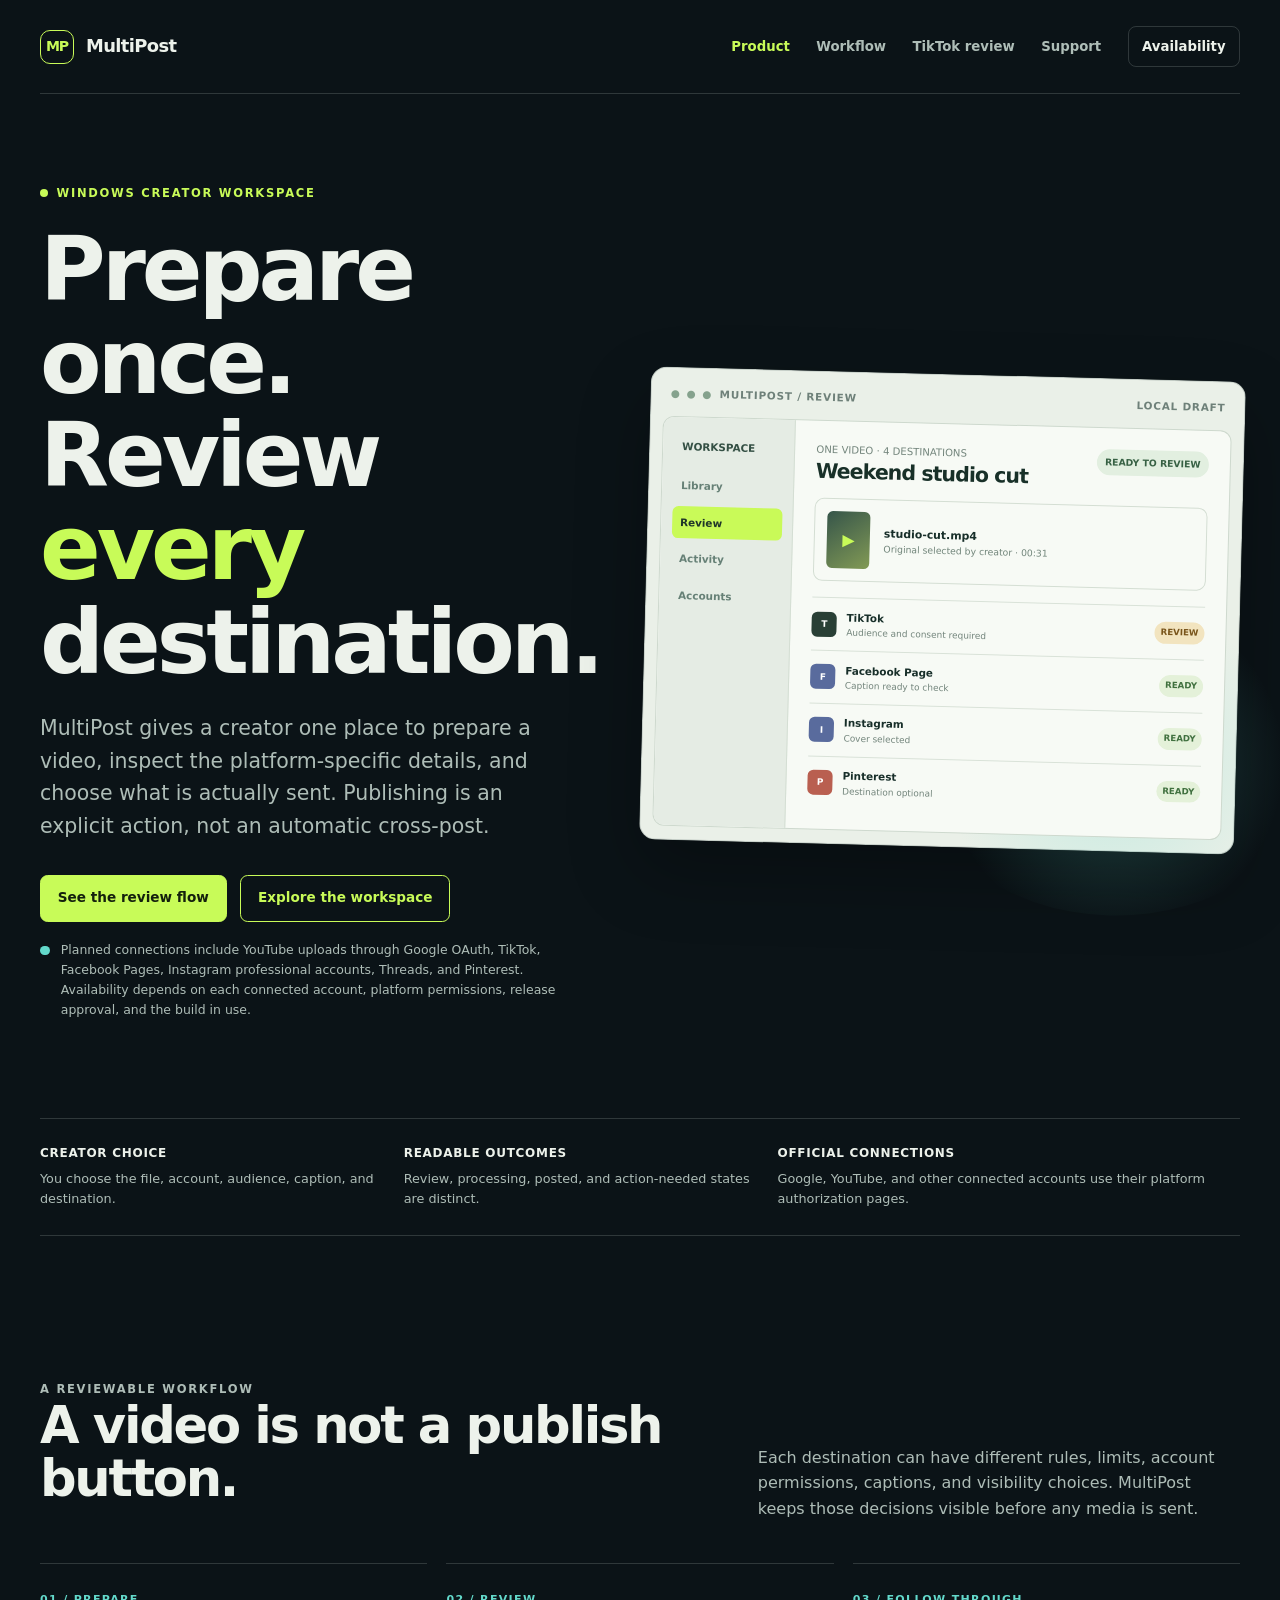
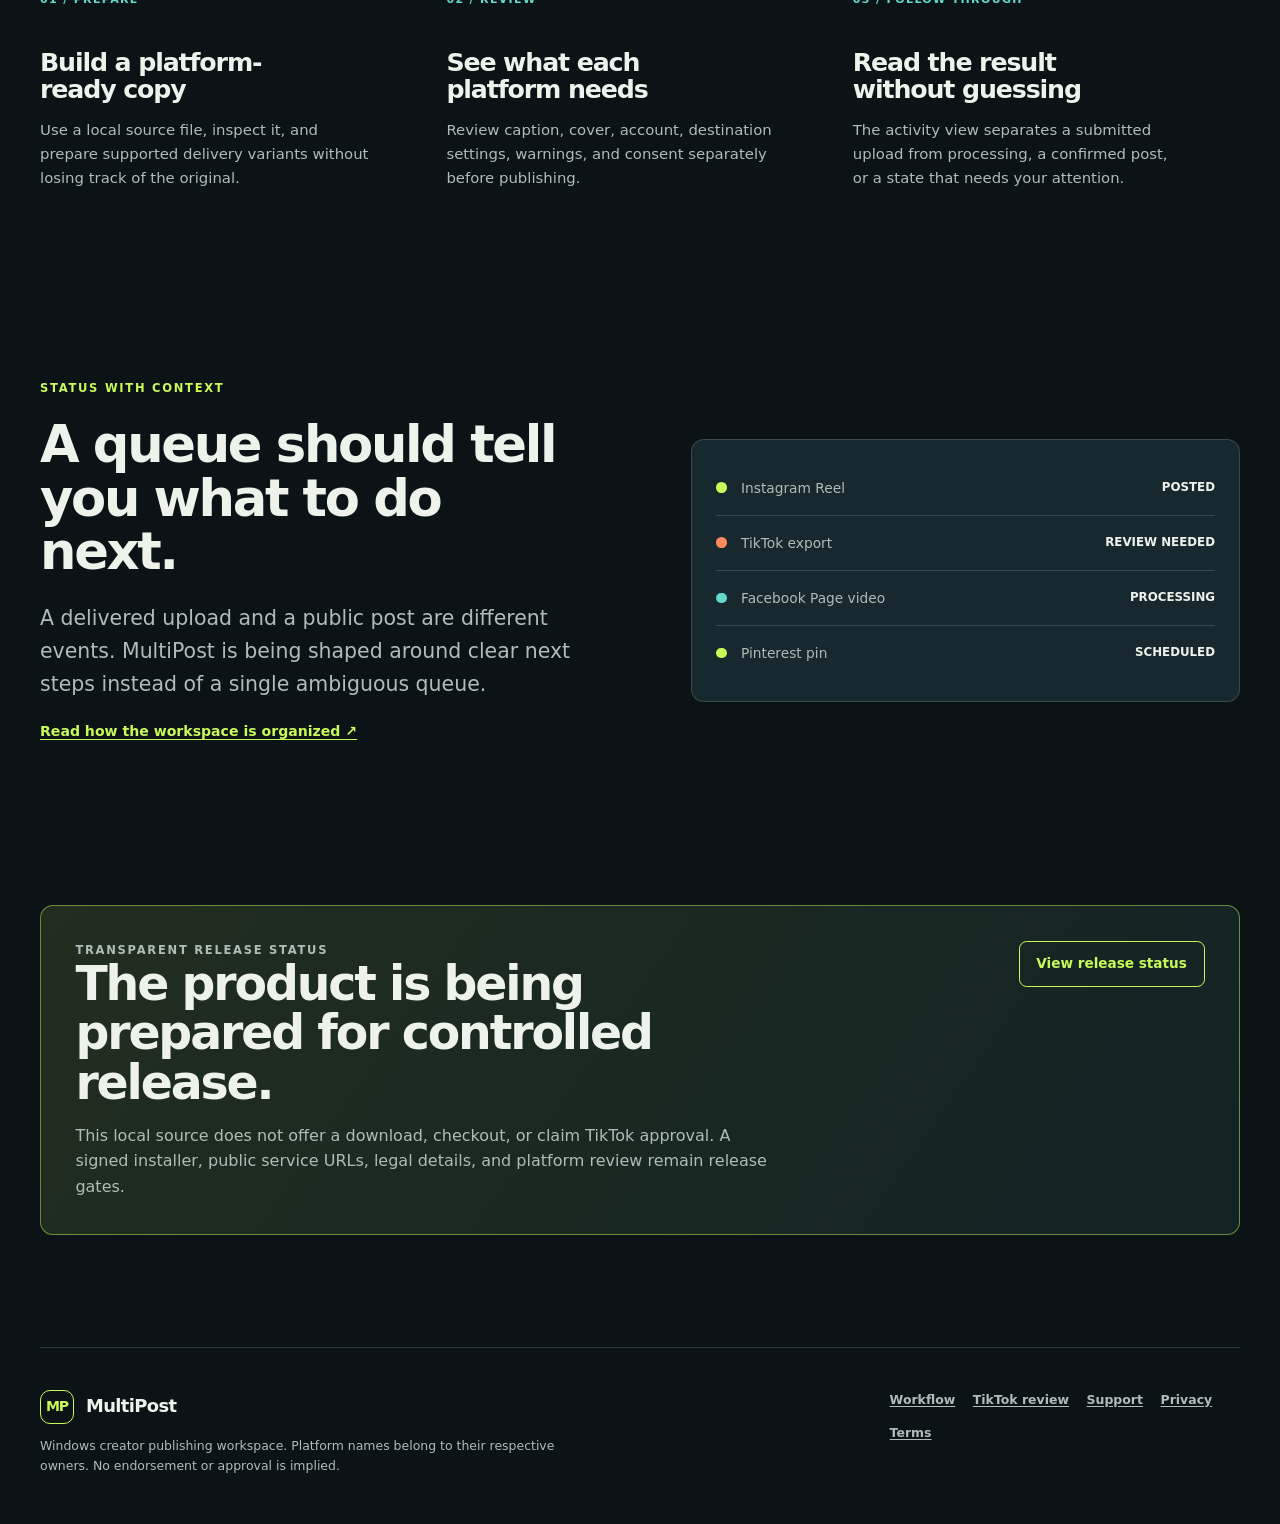
==== commit 00c3b1f9: "Prepare public legal pages for Google OAuth" ====
--- a/index.html
+++ b/index.html
@@ -34,7 +34,7 @@
               <a class="button" href="how-it-works.html">See the review flow</a>
               <a class="button secondary" href="features.html">Explore the workspace</a>
             </div>
-            <p class="platform-note"><span aria-hidden="true"></span>Current commercial scope is being prepared around TikTok, Facebook Pages, Instagram professional accounts, Threads, and Pinterest. Availability still depends on each connected account, platform permissions, and release approval.</p>
+            <p class="platform-note"><span aria-hidden="true"></span>Planned connections include YouTube uploads through Google OAuth, TikTok, Facebook Pages, Instagram professional accounts, Threads, and Pinterest. Availability depends on each connected account, platform permissions, release approval, and the build in use.</p>
           </div>
 
           <div class="workspace" aria-label="Illustration of the MultiPost review workspace">
@@ -68,7 +68,7 @@
         <section class="proof-strip" aria-label="Product principles">
           <div><strong>Creator choice</strong><span>You choose the file, account, audience, caption, and destination.</span></div>
           <div><strong>Readable outcomes</strong><span>Review, processing, posted, and action-needed states are distinct.</span></div>
-          <div><strong>Official connections</strong><span>Connected accounts use their platform authorization pages.</span></div>
+          <div><strong>Official connections</strong><span>Google, YouTube, and other connected accounts use their platform authorization pages.</span></div>
         </section>
 
         <section class="block" aria-labelledby="principles-title">
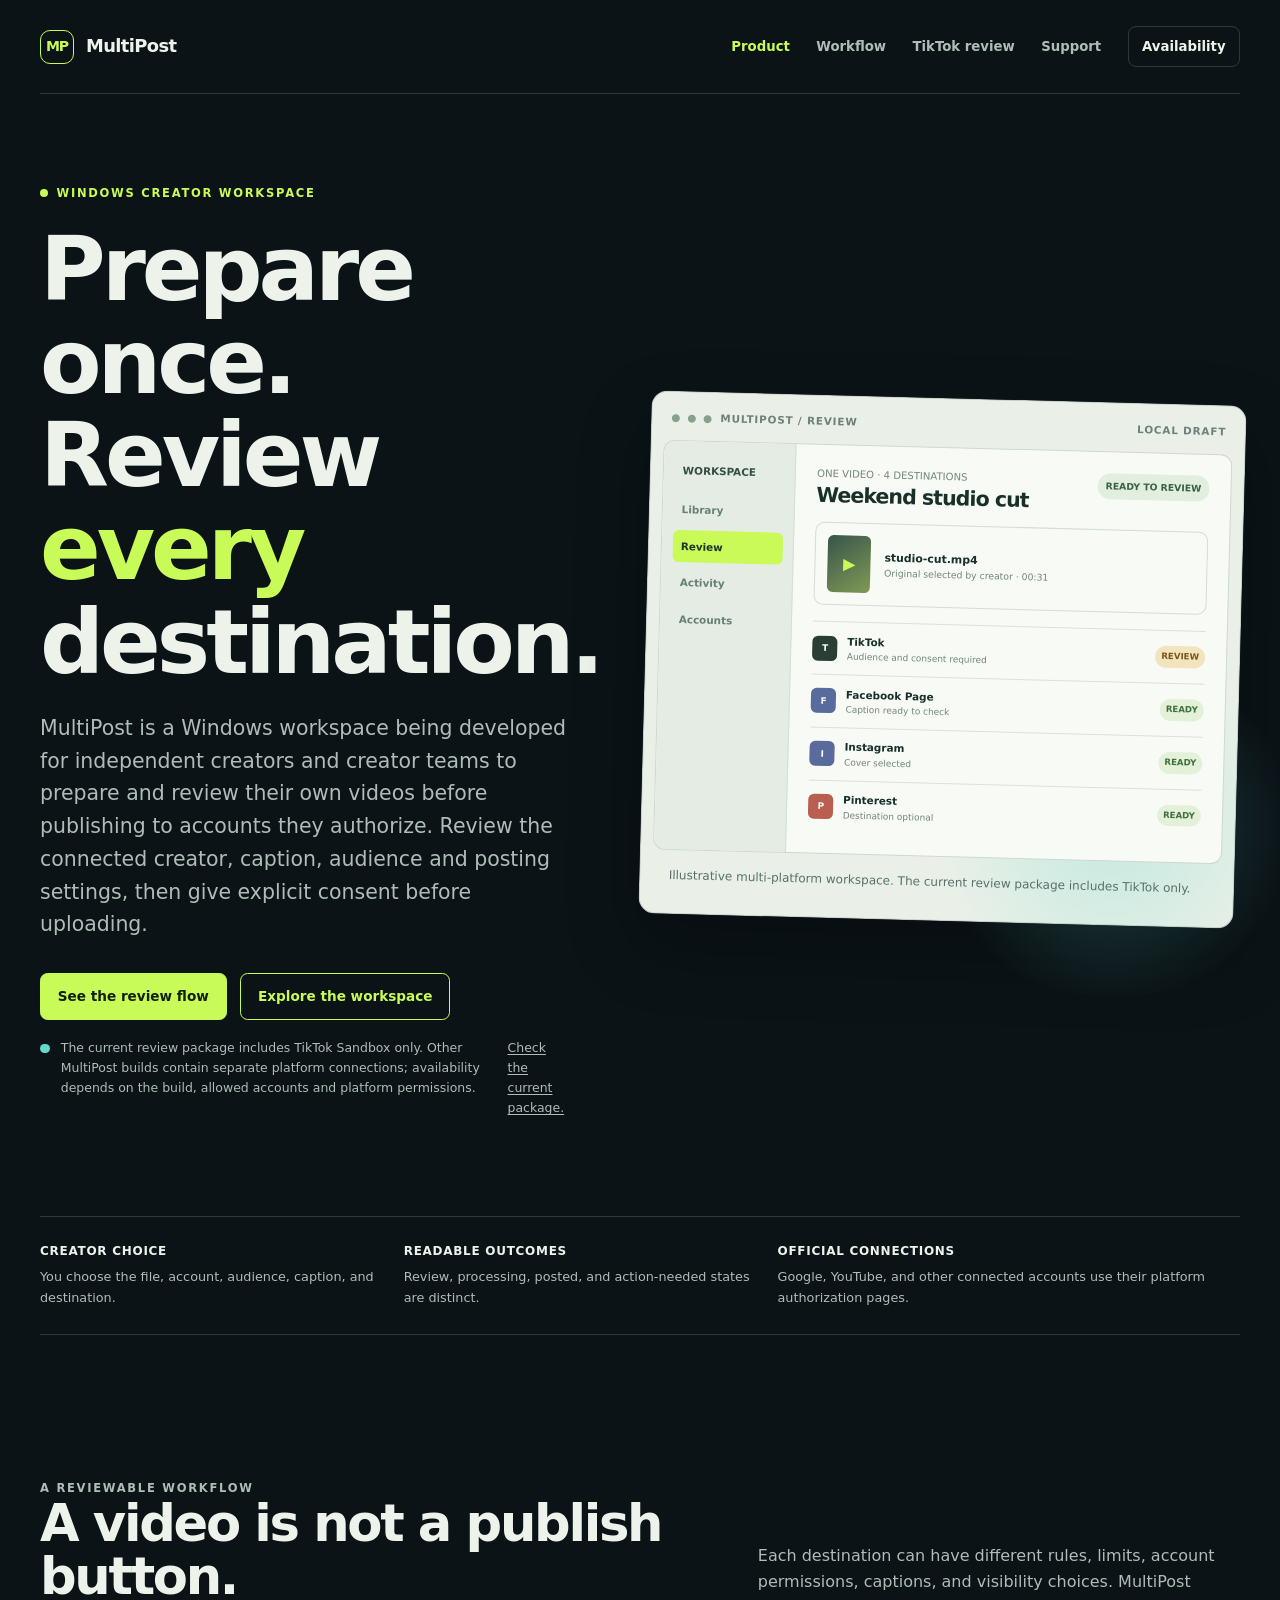
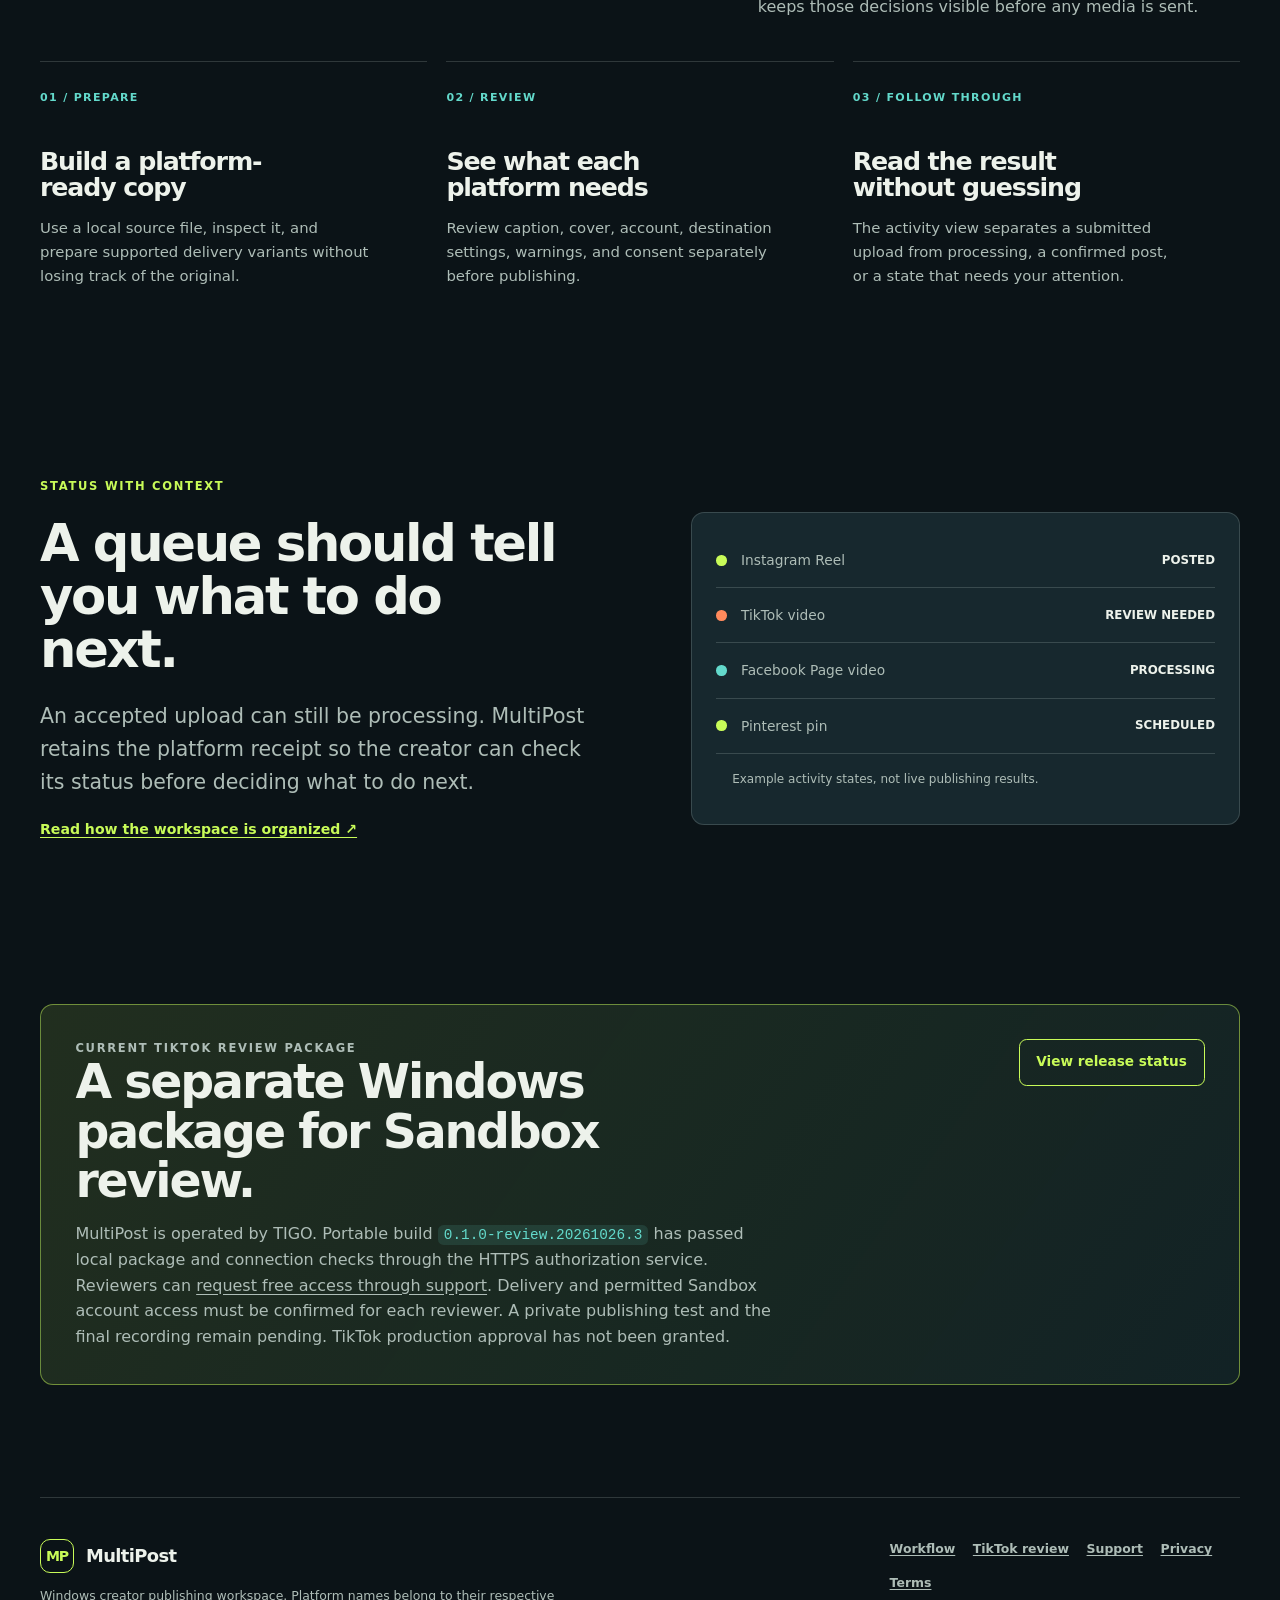
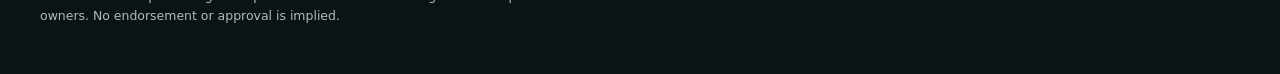
==== commit 198bbec9: "Align TikTok reviewer website and privacy notice" ====
--- a/index.html
+++ b/index.html
@@ -29,15 +29,15 @@
           <div class="hero-copy">
             <p class="eyebrow"><span class="dot"></span>WINDOWS CREATOR WORKSPACE</p>
             <h1 id="hero-title">Prepare once.<br>Review <em>every</em> destination.</h1>
-            <p class="lede">MultiPost gives a creator one place to prepare a video, inspect the platform-specific details, and choose what is actually sent. Publishing is an explicit action, not an automatic cross-post.</p>
+            <p class="lede">MultiPost is a Windows workspace being developed for independent creators and creator teams to prepare and review their own videos before publishing to accounts they authorize. Review the connected creator, caption, audience and posting settings, then give explicit consent before uploading.</p>
             <div class="button-row">
               <a class="button" href="how-it-works.html">See the review flow</a>
               <a class="button secondary" href="features.html">Explore the workspace</a>
             </div>
-            <p class="platform-note"><span aria-hidden="true"></span>Planned connections include YouTube uploads through Google OAuth, TikTok, Facebook Pages, Instagram professional accounts, Threads, and Pinterest. Availability depends on each connected account, platform permissions, release approval, and the build in use.</p>
+            <p class="platform-note"><span aria-hidden="true"></span>The current review package includes TikTok Sandbox only. Other MultiPost builds contain separate platform connections; availability depends on the build, allowed accounts and platform permissions. <a href="download.html#review-build">Check the current package.</a></p>
           </div>
 
-          <div class="workspace" aria-label="Illustration of the MultiPost review workspace">
+          <div class="workspace" aria-label="Illustration of the broader MultiPost workspace, not the TikTok-only review package">
             <div class="workspace-top"><span class="traffic" aria-hidden="true">● ● ●</span><span>MULTIPOST / REVIEW</span><span>LOCAL DRAFT</span></div>
             <div class="workspace-inner">
               <aside class="rail" aria-label="Illustration navigation">
@@ -62,6 +62,7 @@
                 <div class="destination-row"><span class="network-badge pin">P</span><div><b>Pinterest</b><small>Destination optional</small></div><span class="state">READY</span></div>
               </div>
             </div>
+            <p class="illustration-caption">Illustrative multi-platform workspace. The current review package includes TikTok only.</p>
           </div>
         </section>
 
@@ -87,22 +88,23 @@
           <div>
             <p class="eyebrow">STATUS WITH CONTEXT</p>
             <h2 id="status-title">A queue should tell you what to do next.</h2>
-            <p class="lede">A delivered upload and a public post are different events. MultiPost is being shaped around clear next steps instead of a single ambiguous queue.</p>
+            <p class="lede">An accepted upload can still be processing. MultiPost retains the platform receipt so the creator can check its status before deciding what to do next.</p>
             <p><a class="text-link" href="features.html">Read how the workspace is organized ↗</a></p>
           </div>
           <div class="status-board" aria-label="Illustrative status list">
             <div class="status-line"><span class="status-dot lime"></span><span>Instagram Reel</span><span class="status-label">POSTED</span></div>
-            <div class="status-line"><span class="status-dot orange"></span><span>TikTok export</span><span class="status-label">REVIEW NEEDED</span></div>
+            <div class="status-line"><span class="status-dot orange"></span><span>TikTok video</span><span class="status-label">REVIEW NEEDED</span></div>
             <div class="status-line"><span class="status-dot"></span><span>Facebook Page video</span><span class="status-label">PROCESSING</span></div>
             <div class="status-line"><span class="status-dot lime"></span><span>Pinterest pin</span><span class="status-label">SCHEDULED</span></div>
+            <p class="illustration-caption">Example activity states, not live publishing results.</p>
           </div>
         </section>
 
         <section class="block notice" aria-labelledby="release-title">
           <div>
-            <p class="eyebrow">TRANSPARENT RELEASE STATUS</p>
-            <h2 id="release-title">The product is being prepared for controlled release.</h2>
-            <p>This local source does not offer a download, checkout, or claim TikTok approval. A signed installer, public service URLs, legal details, and platform review remain release gates.</p>
+            <p class="eyebrow">CURRENT TIKTOK REVIEW PACKAGE</p>
+            <h2 id="release-title">A separate Windows package for Sandbox review.</h2>
+            <p>MultiPost is operated by TIGO. Portable build <code>0.1.0-review.20261026.3</code> has passed local package and connection checks through the HTTPS authorization service. Reviewers can <a href="download.html#reviewer-access">request free access through support</a>. Delivery and permitted Sandbox account access must be confirmed for each reviewer. A private publishing test and the final recording remain pending. TikTok production approval has not been granted.</p>
           </div>
           <a class="button secondary" href="download.html">View release status</a>
         </section>
--- a/style.css
+++ b/style.css
@@ -27,6 +27,8 @@
 a { color: inherit; text-underline-offset: .18em; }
 a:focus-visible, summary:focus-visible { outline: 3px solid var(--lime); outline-offset: 5px; }
 img { max-width: 100%; }
+.illustration-caption { margin: 1rem; color: var(--muted); font-size: .75rem; line-height: 1.5; }
+.workspace .illustration-caption { color: var(--muted-dark); }
 p { margin: 0 0 1.1rem; }
 h1, h2, h3, h4 { margin: 0 0 1rem; letter-spacing: -.045em; line-height: 1.04; }
 h1 { font-size: clamp(2.85rem, 7vw, 6.45rem); }
@@ -35,6 +37,7 @@
 ul, ol { padding-left: 1.2rem; }
 li { margin-bottom: .6rem; }
 code {
+  overflow-wrap: anywhere;
   padding: .15rem .38rem;
   border-radius: .35rem;
   background: rgba(99, 217, 203, .12);
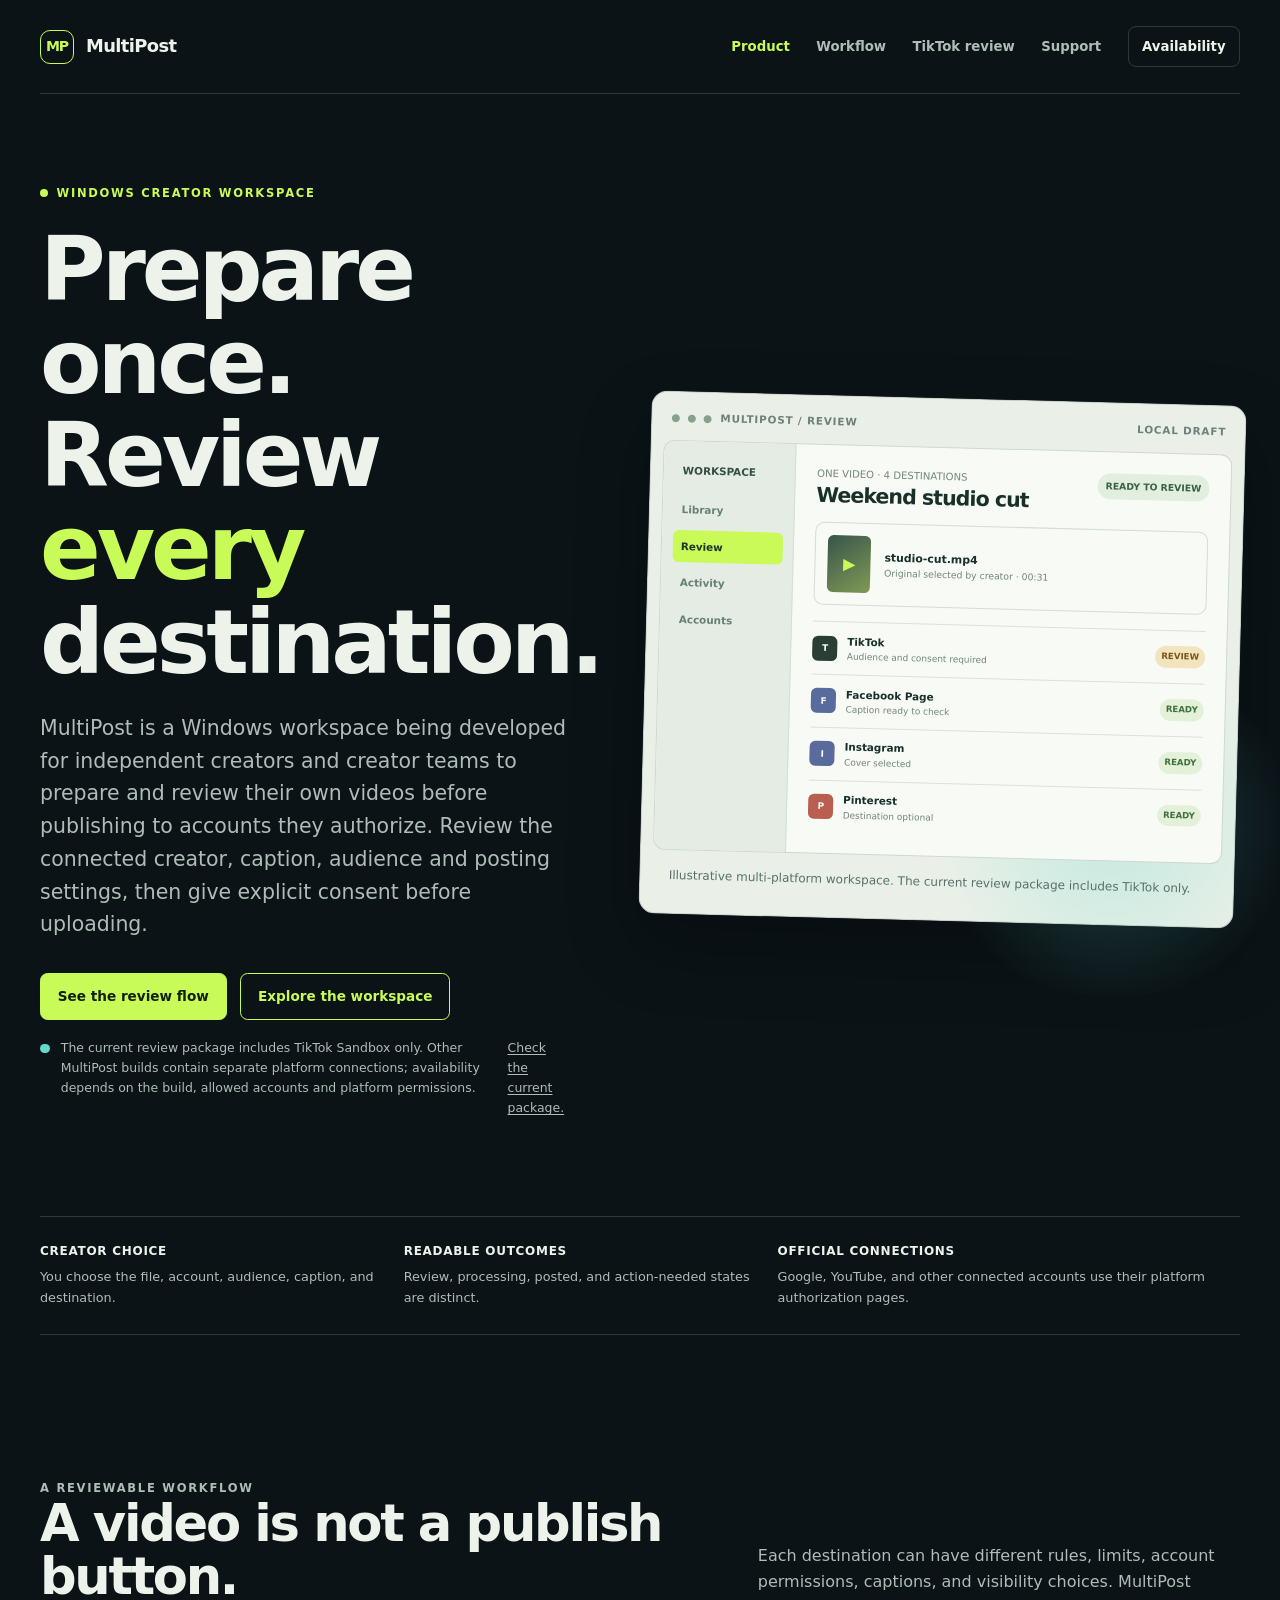
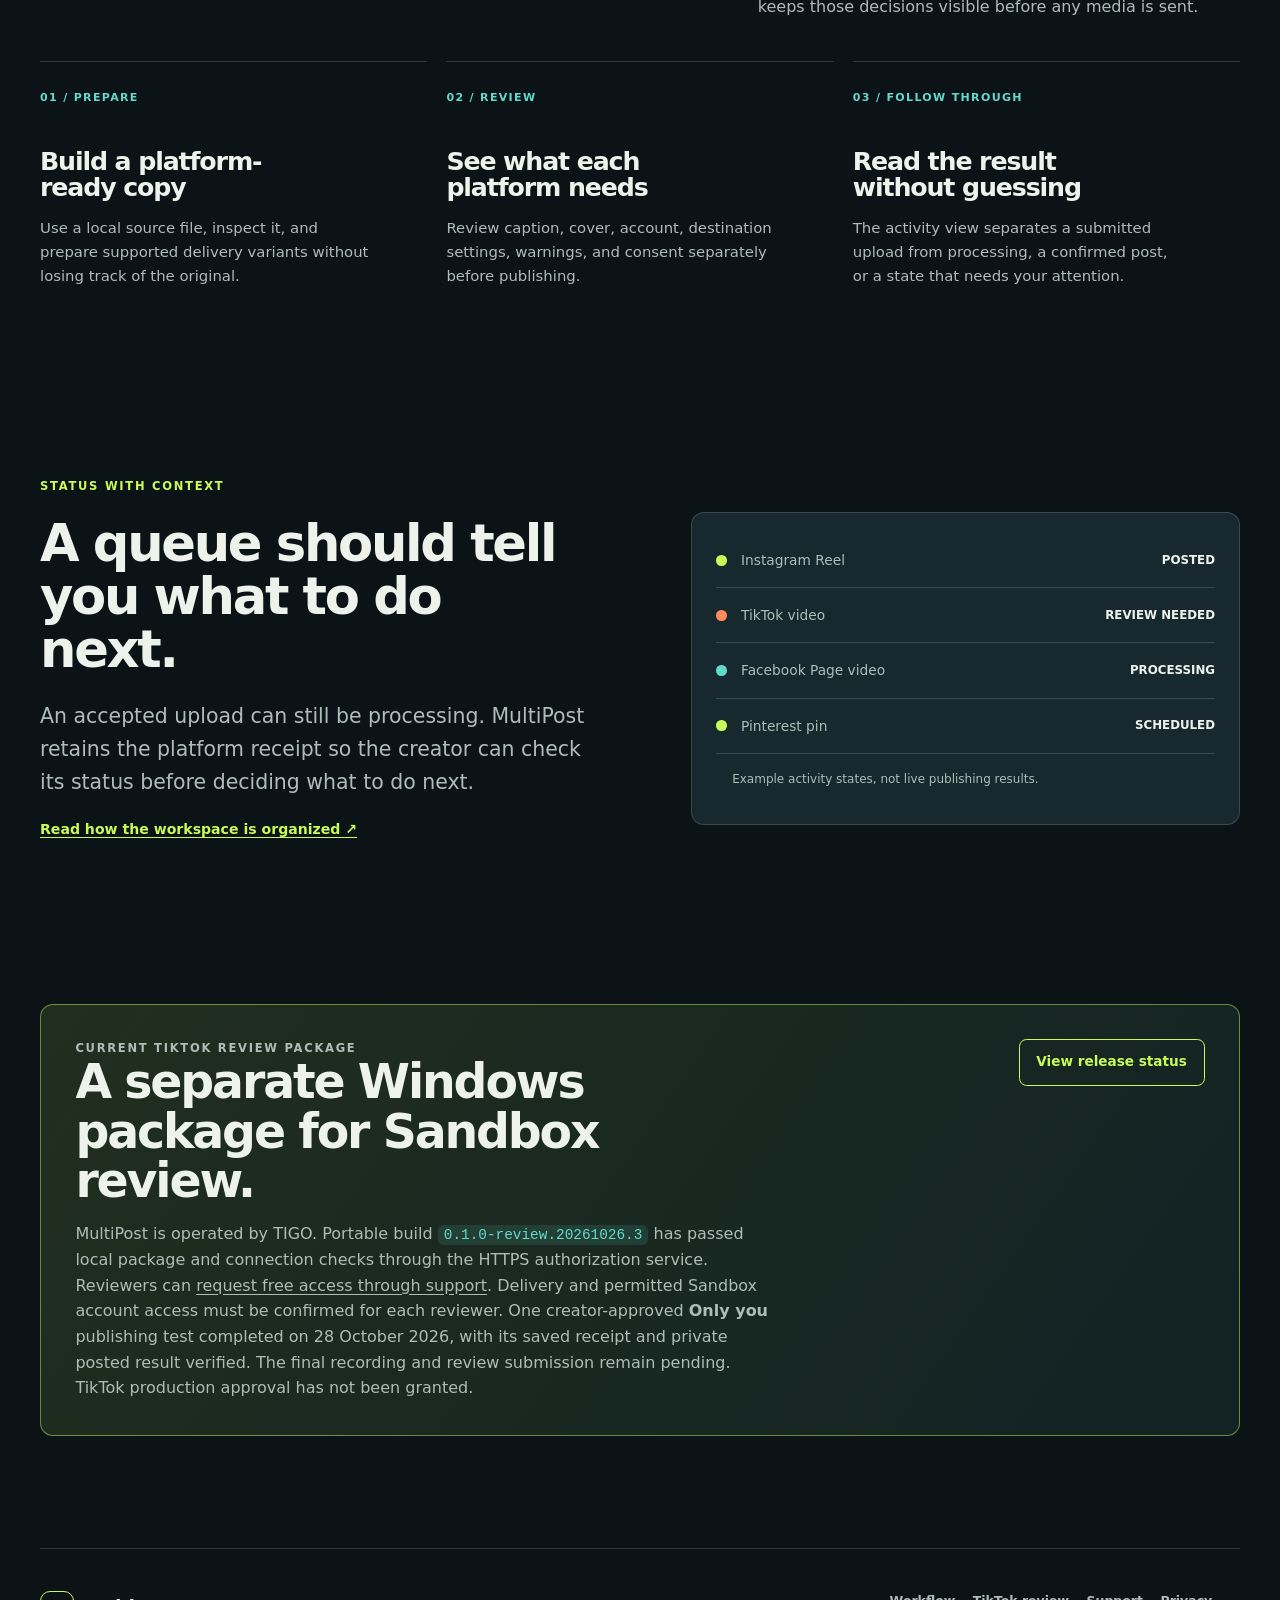
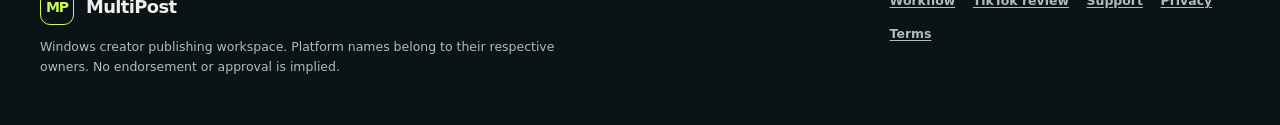
==== commit 47648d7f: "Record verified private TikTok test status" ====
--- a/index.html
+++ b/index.html
@@ -104,7 +104,7 @@
           <div>
             <p class="eyebrow">CURRENT TIKTOK REVIEW PACKAGE</p>
             <h2 id="release-title">A separate Windows package for Sandbox review.</h2>
-            <p>MultiPost is operated by TIGO. Portable build <code>0.1.0-review.20261026.3</code> has passed local package and connection checks through the HTTPS authorization service. Reviewers can <a href="download.html#reviewer-access">request free access through support</a>. Delivery and permitted Sandbox account access must be confirmed for each reviewer. A private publishing test and the final recording remain pending. TikTok production approval has not been granted.</p>
+            <p>MultiPost is operated by TIGO. Portable build <code>0.1.0-review.20261026.3</code> has passed local package and connection checks through the HTTPS authorization service. Reviewers can <a href="download.html#reviewer-access">request free access through support</a>. Delivery and permitted Sandbox account access must be confirmed for each reviewer. One creator-approved <strong>Only you</strong> publishing test completed on 28 October 2026, with its saved receipt and private posted result verified. The final recording and review submission remain pending. TikTok production approval has not been granted.</p>
           </div>
           <a class="button secondary" href="download.html">View release status</a>
         </section>
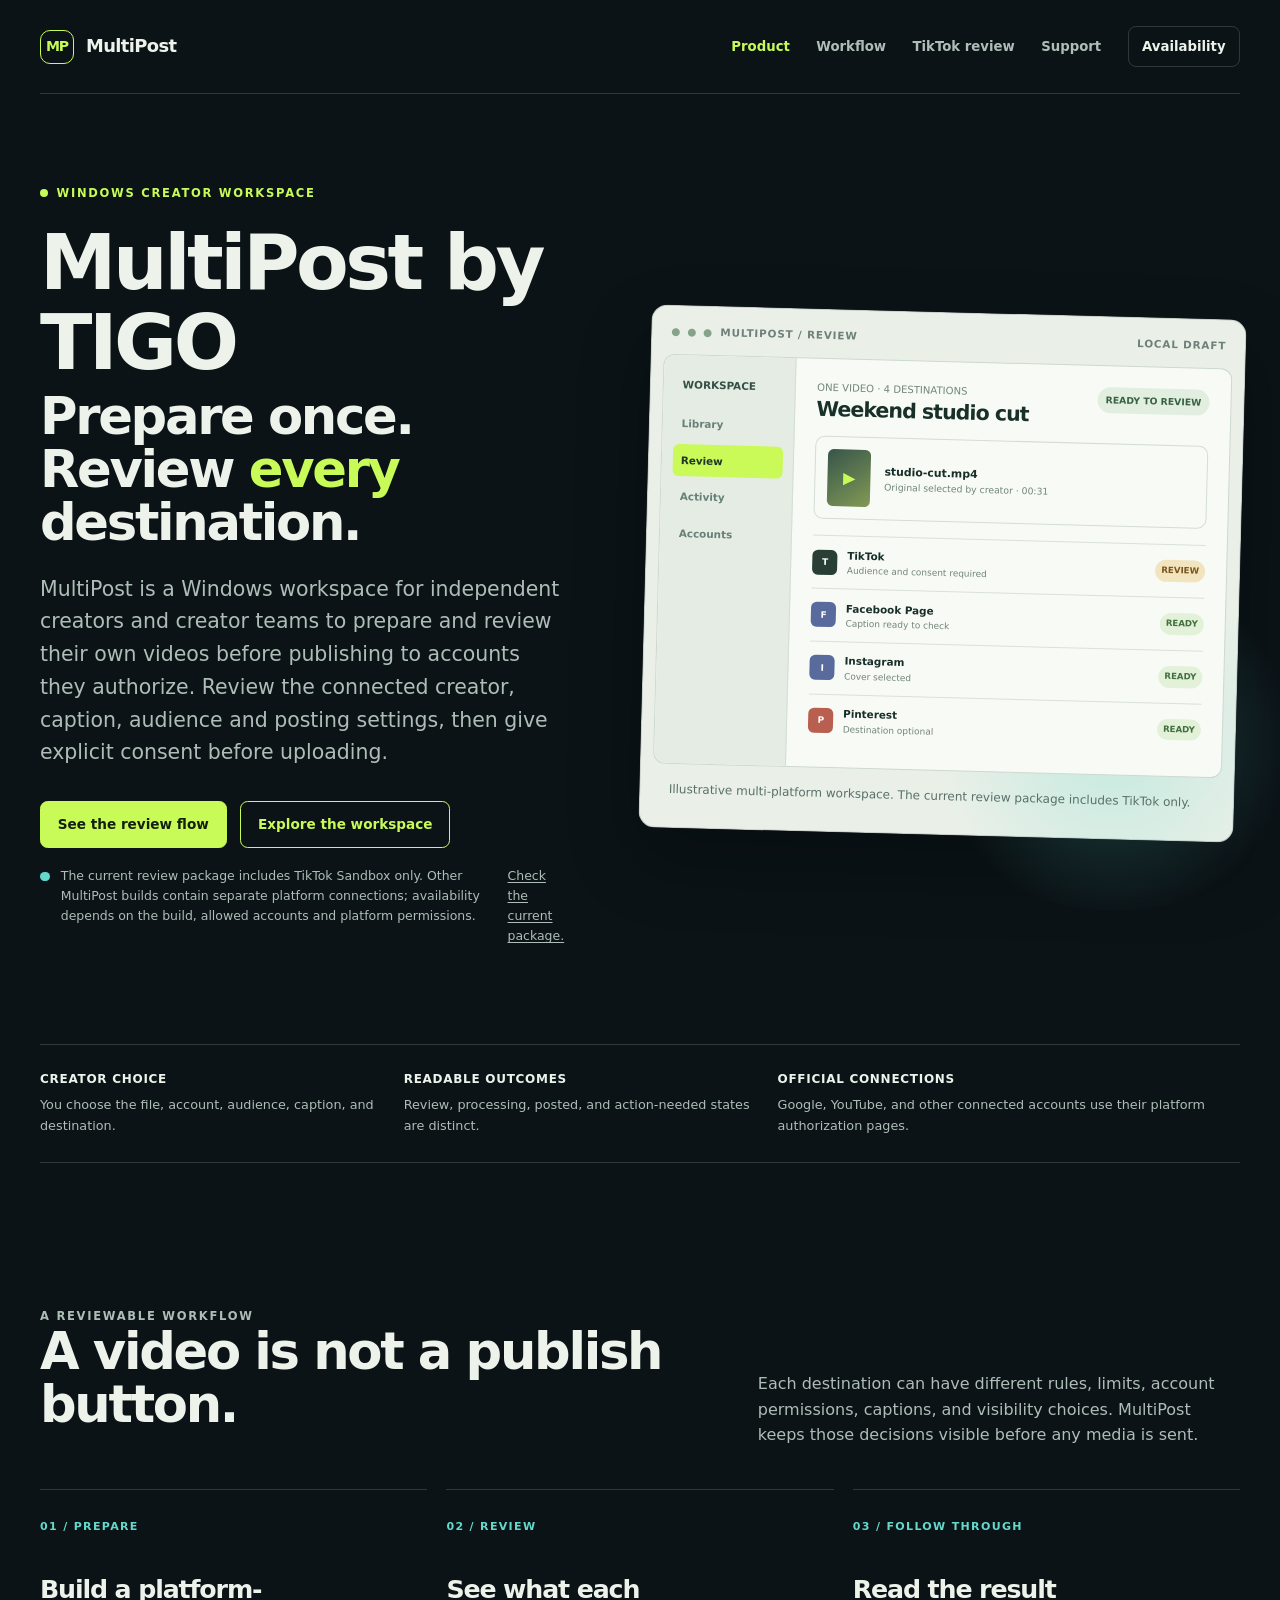
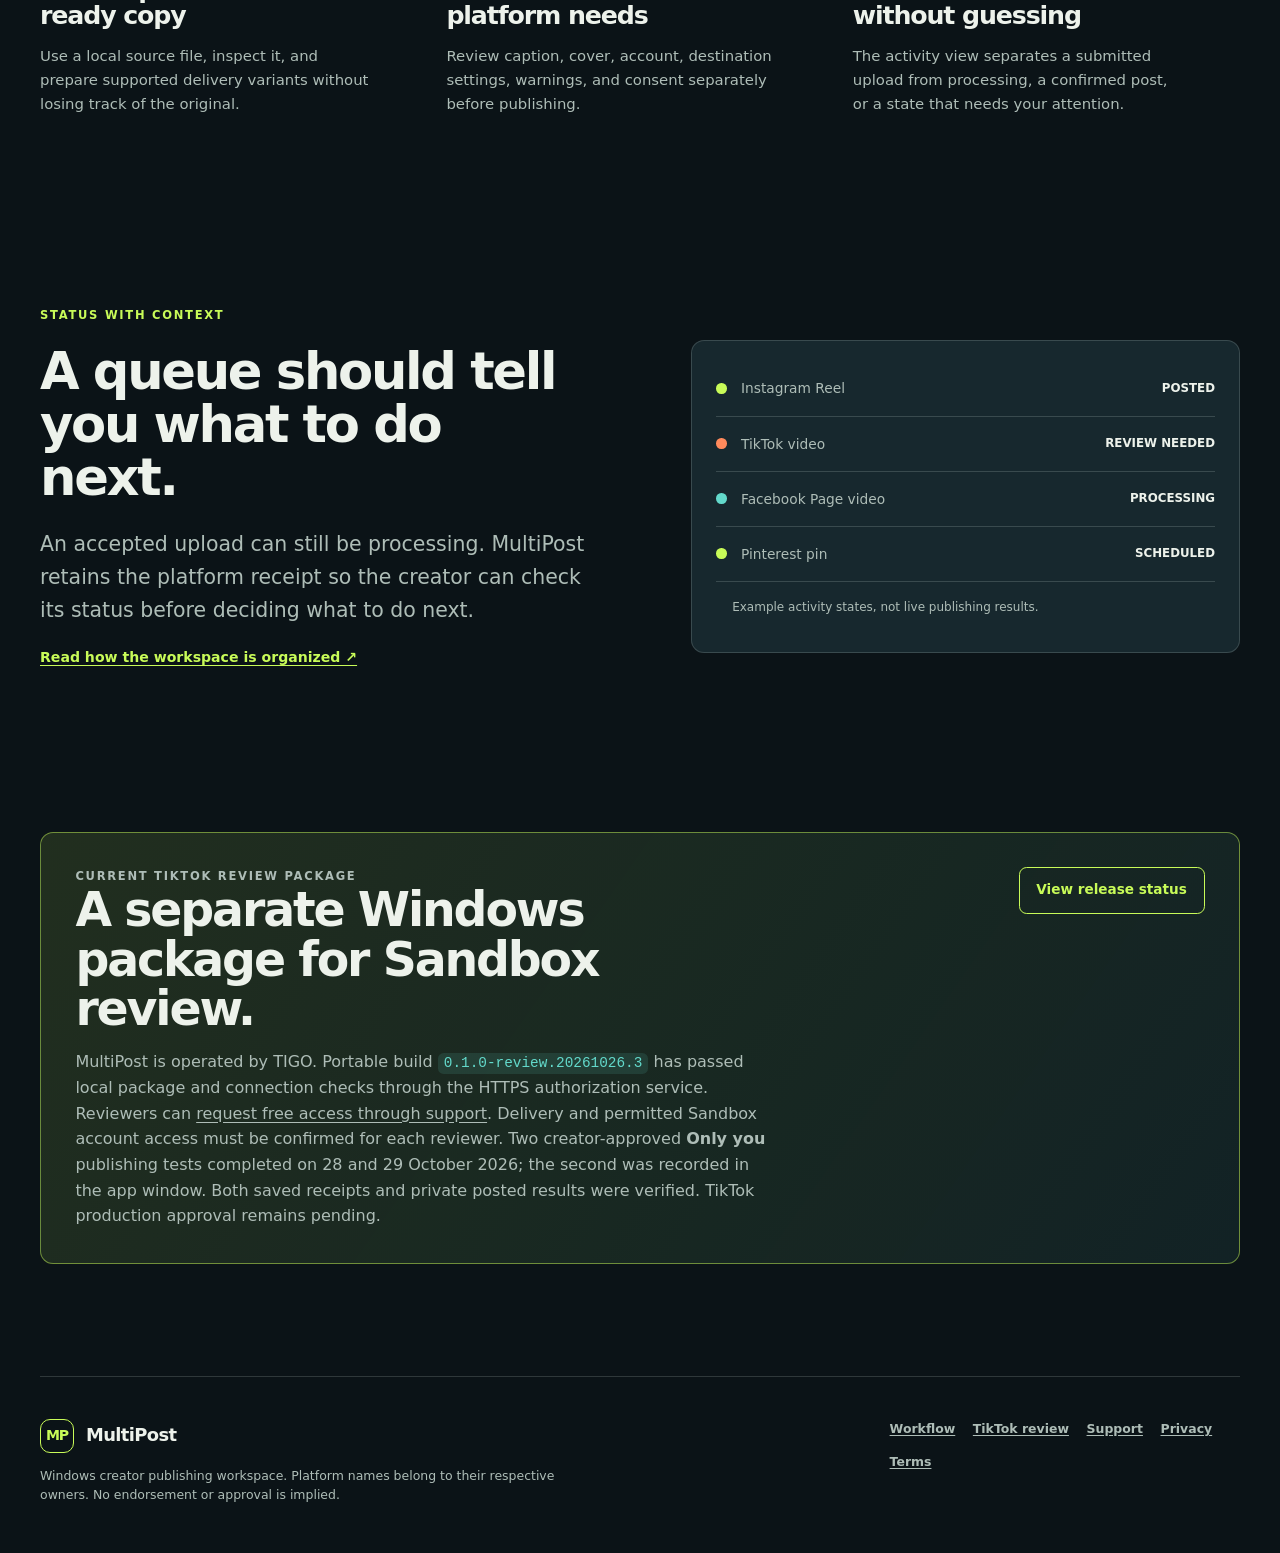
==== commit 7d12eb80: "Align public MultiPost reviewer site with TikTok audit" ====
--- a/index.html
+++ b/index.html
@@ -3,10 +3,10 @@
 <head>
   <meta charset="utf-8">
   <meta name="viewport" content="width=device-width, initial-scale=1">
-  <meta name="robots" content="noindex, nofollow">
+  <meta name="robots" content="index, follow">
   <meta name="application-name" content="MultiPost">
   <meta name="description" content="MultiPost is a Windows workspace for reviewing creator-owned videos before publishing them to connected social platforms.">
-  <title>MultiPost | Creator-controlled publishing</title>
+  <title>MultiPost by TIGO</title>
   <link rel="stylesheet" href="style.css">
 </head>
 <body>
@@ -28,8 +28,9 @@
         <section class="hero" aria-labelledby="hero-title">
           <div class="hero-copy">
             <p class="eyebrow"><span class="dot"></span>WINDOWS CREATOR WORKSPACE</p>
-            <h1 id="hero-title">Prepare once.<br>Review <em>every</em> destination.</h1>
-            <p class="lede">MultiPost is a Windows workspace being developed for independent creators and creator teams to prepare and review their own videos before publishing to accounts they authorize. Review the connected creator, caption, audience and posting settings, then give explicit consent before uploading.</p>
+            <h1 id="hero-title">MultiPost by TIGO</h1>
+            <p class="hero-tagline">Prepare once.<br>Review <em>every</em> destination.</p>
+            <p class="lede">MultiPost is a Windows workspace for independent creators and creator teams to prepare and review their own videos before publishing to accounts they authorize. Review the connected creator, caption, audience and posting settings, then give explicit consent before uploading.</p>
             <div class="button-row">
               <a class="button" href="how-it-works.html">See the review flow</a>
               <a class="button secondary" href="features.html">Explore the workspace</a>
@@ -104,7 +105,7 @@
           <div>
             <p class="eyebrow">CURRENT TIKTOK REVIEW PACKAGE</p>
             <h2 id="release-title">A separate Windows package for Sandbox review.</h2>
-            <p>MultiPost is operated by TIGO. Portable build <code>0.1.0-review.20261026.3</code> has passed local package and connection checks through the HTTPS authorization service. Reviewers can <a href="download.html#reviewer-access">request free access through support</a>. Delivery and permitted Sandbox account access must be confirmed for each reviewer. One creator-approved <strong>Only you</strong> publishing test completed on 28 October 2026, with its saved receipt and private posted result verified. The final recording and review submission remain pending. TikTok production approval has not been granted.</p>
+            <p>MultiPost is operated by TIGO. Portable build <code>0.1.0-review.20261026.3</code> has passed local package and connection checks through the HTTPS authorization service. Reviewers can <a href="download.html#reviewer-access">request free access through support</a>. Delivery and permitted Sandbox account access must be confirmed for each reviewer. Two creator-approved <strong>Only you</strong> publishing tests completed on 28 and 29 October 2026; the second was recorded in the app window. Both saved receipts and private posted results were verified. TikTok production approval remains pending.</p>
           </div>
           <a class="button secondary" href="download.html">View release status</a>
         </section>
--- a/style.css
+++ b/style.css
@@ -150,8 +150,9 @@
   min-height: 650px;
   padding: 5.6rem 0 5rem;
 }
-.hero h1 { max-width: 700px; }
-.hero h1 em { color: var(--lime); font-style: normal; }
+.hero h1 { max-width: 700px; margin-bottom: .45rem; font-size: clamp(3rem, 6vw, 5.7rem); }
+.hero-tagline { max-width: 700px; margin: 0 0 1rem; font-size: clamp(2rem, 4vw, 3.6rem); font-weight: 800; letter-spacing: -.045em; line-height: 1.04; }
+.hero-tagline em { color: var(--lime); font-style: normal; }
 .hero-copy .lede { margin-top: 1.45rem; }
 .platform-note {
   display: flex;
